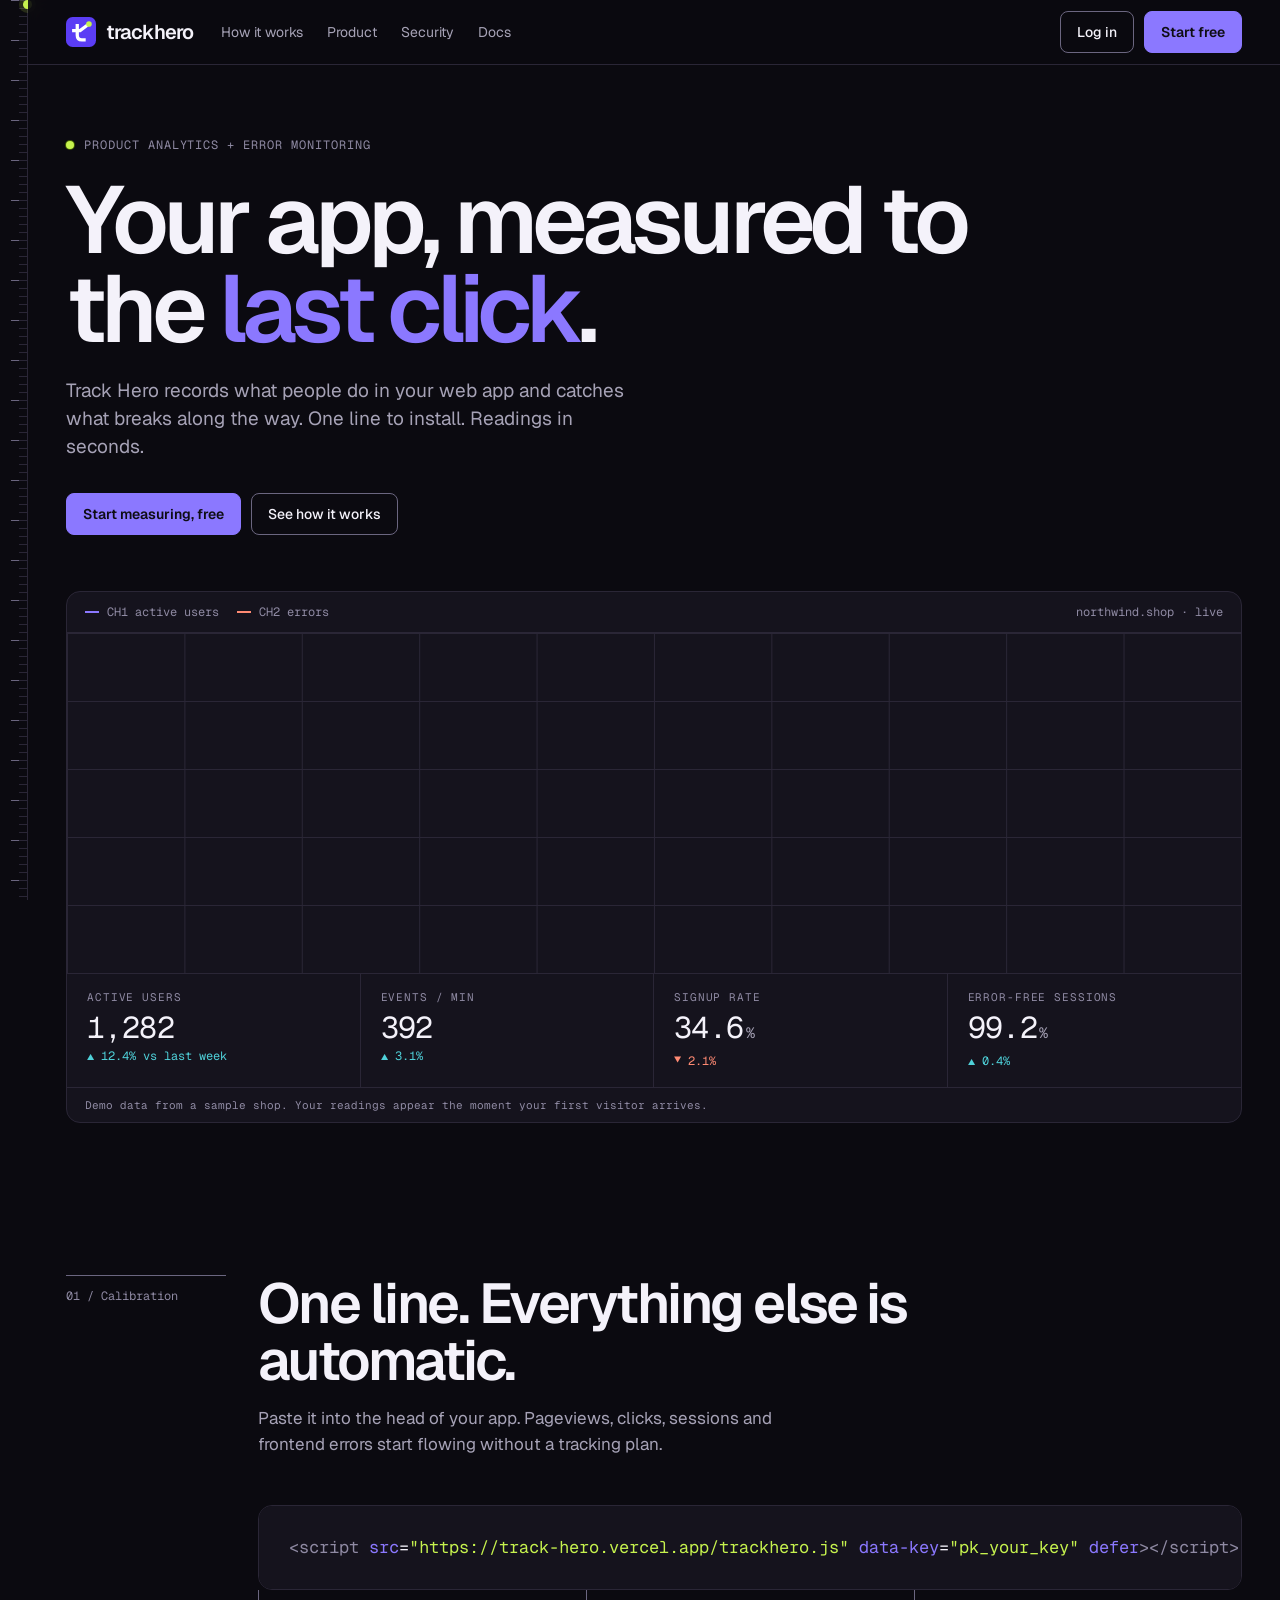
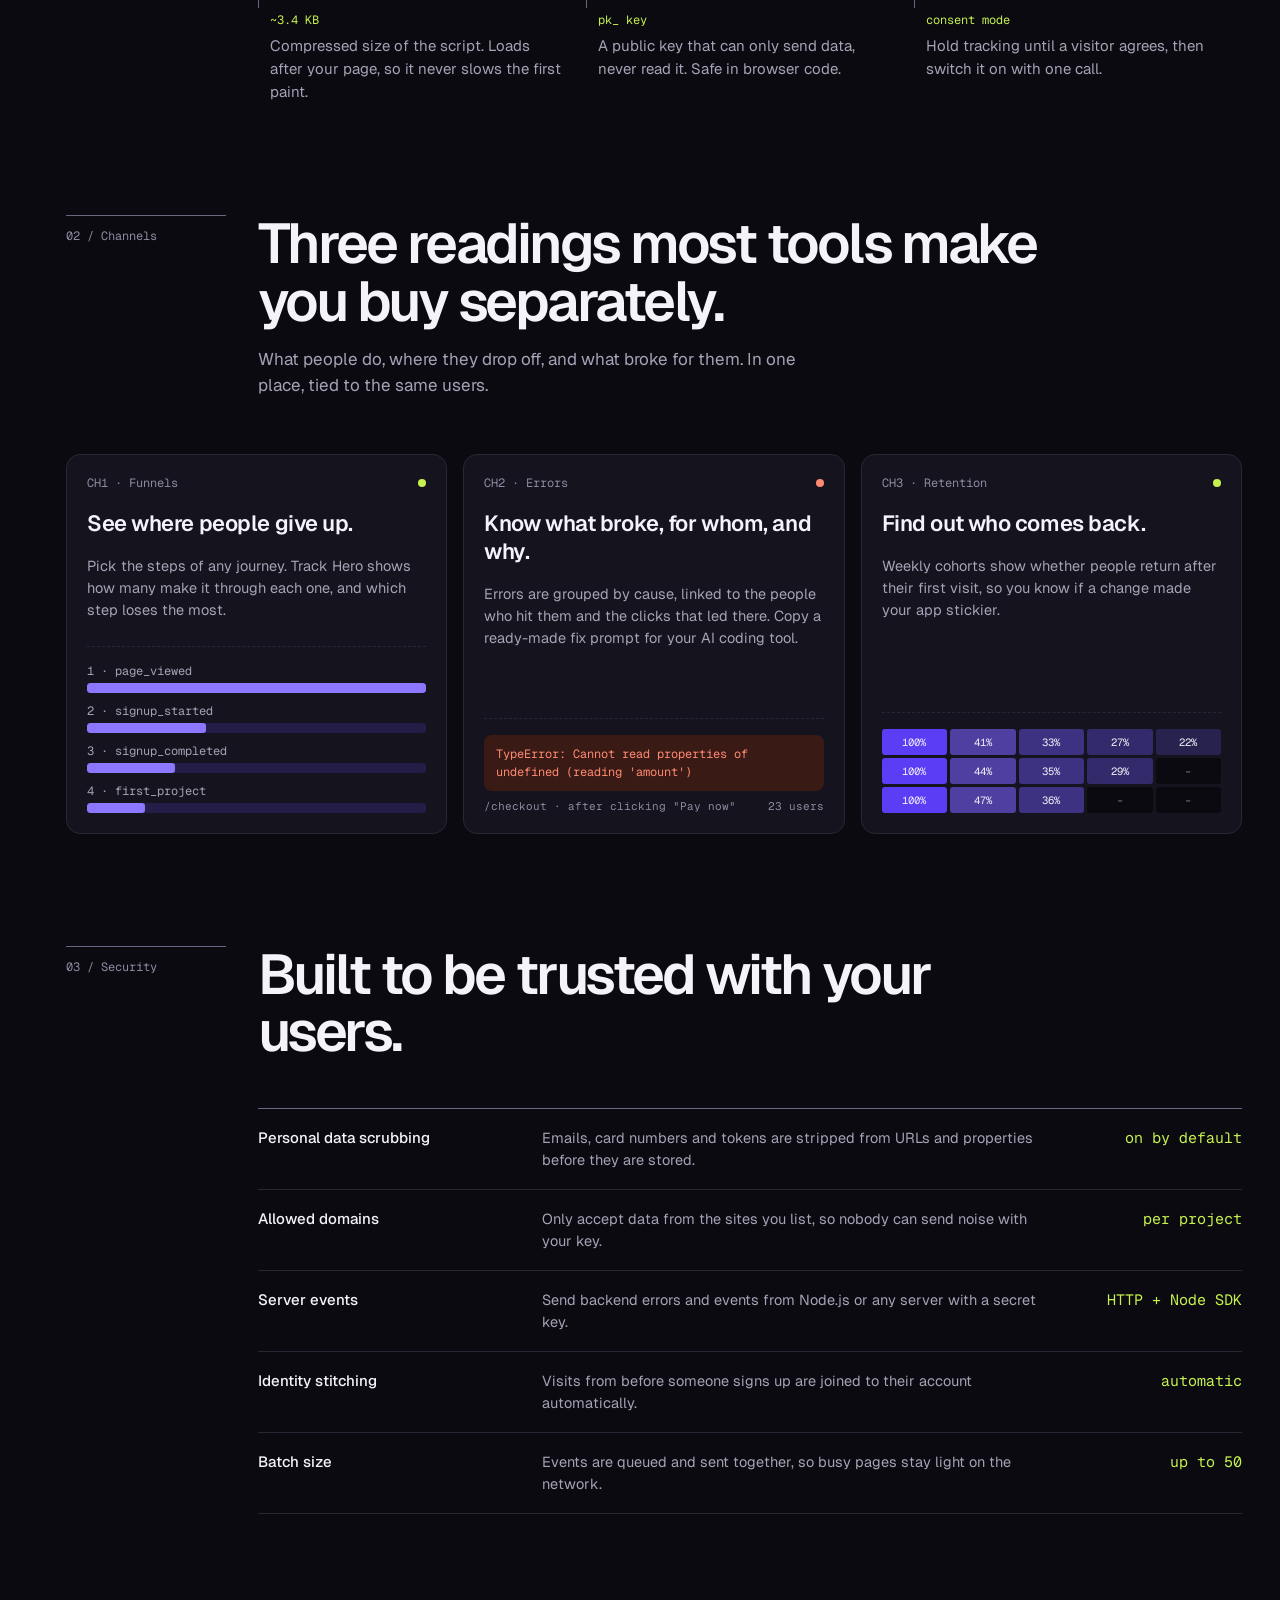
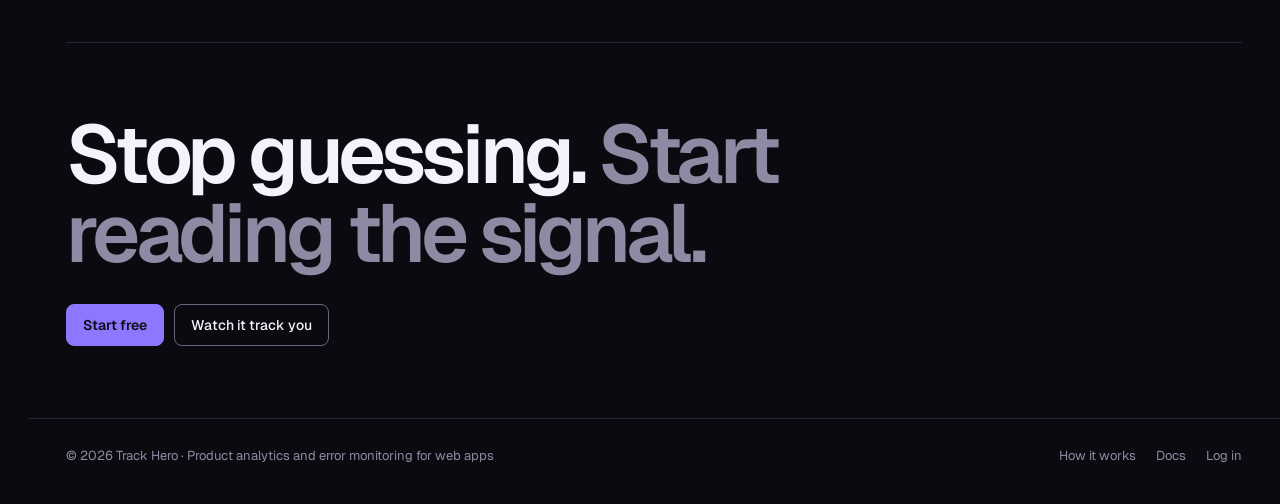
==== index.html @ 2be372f6 "Track Hero website: Instrument home page and Mirror How it works page Co-Authored-By: Claude Opus 5." ====
<!doctype html>
<html lang="en">
<head>
<meta charset="utf-8">
<meta name="viewport" content="width=device-width, initial-scale=1">
<title>Track Hero · Product analytics and error monitoring for web apps</title>
<meta name="description" content="Track Hero records what people do in your web app and catches what breaks. One line to install.">
<meta property="og:title" content="Track Hero">
<meta property="og:description" content="Track Hero records what people do in your web app and catches what breaks. One line to install.">
<meta property="og:type" content="website">
<meta name="theme-color" content="#0b0a10">
<link rel="icon" href="/favicon.svg" type="image/svg+xml">
<link rel="preconnect" href="https://fonts.googleapis.com">
<link href="https://fonts.googleapis.com/css2?family=Geist:wght@400;500;600;700&family=Geist+Mono:wght@400;500&display=swap" rel="stylesheet">
<style>
:root {
  --bg: #0b0a10; --surface: #15131d; --raised: #1e1b29; --border: #2a2636; --border-strong: #6b6680;
  --ink: #f4f2fa; --muted: #a6a2b6; --subtle: #8f8aa3;
  --hero: #8b78ff; --hero-solid: #5b3df5; --pulse: #c6f24e; --danger: #ff8a73; --teal: #4fd1d9;
  --sans: Geist, "Helvetica Neue", Arial, sans-serif; --mono: "Geist Mono", ui-monospace, Menlo, monospace;
}
* { box-sizing: border-box; margin: 0; padding: 0; }
html { background: var(--bg); color: var(--ink); font-family: var(--sans); -webkit-font-smoothing: antialiased; }
body { overflow-x: hidden; }
a { color: inherit; text-decoration: none; }
:focus-visible { outline: 2px solid var(--pulse); outline-offset: 3px; }
.mono { font-family: var(--mono); font-variant-numeric: tabular-nums; }
.wrap { max-width: 1240px; margin: 0 auto; padding: 0 32px; }

/* Ruler running down the left edge, like the scale on an instrument */
.ruler { position: fixed; left: 0; top: 0; bottom: 0; width: 28px; border-right: 1px solid var(--border); background:
  repeating-linear-gradient(to bottom, var(--border) 0 1px, transparent 1px 8px),
  repeating-linear-gradient(to bottom, var(--border-strong) 0 1px, transparent 1px 40px); background-size: 8px 100%, 16px 100%; background-repeat: repeat-y; background-position: right top, right top; z-index: 5; }
.ruler i { position: absolute; right: -5px; width: 9px; height: 9px; border-radius: 50%; background: var(--pulse); box-shadow: 0 0 0 4px rgba(198,242,78,.15); top: 0; transition: top .1s linear; }
@media (max-width: 760px) { .ruler { display: none; } }
main { padding-left: 28px; }
@media (max-width: 760px) { main { padding-left: 0; } .wrap { padding: 0 18px; } }

/* Top bar */
nav.top { position: sticky; top: 0; z-index: 25; background: rgba(11,10,16,.86); border-bottom: 1px solid var(--border); backdrop-filter: blur(16px); -webkit-backdrop-filter: blur(16px); }
nav.top .wrap { display: flex; align-items: center; gap: 28px; height: 64px; }
.brand { display: flex; align-items: center; gap: 10px; font-weight: 600; font-size: 20px; letter-spacing: -0.045em; }
nav.top .links { display: flex; gap: 24px; font-size: 14px; color: var(--muted); }
nav.top .links a:hover, nav.top .links a[aria-current="page"] { color: var(--ink); }
nav.top .r { margin-left: auto; display: flex; gap: 10px; }
.btn { display: inline-flex; align-items: center; justify-content: center; gap: 8px; height: 42px; padding: 0 16px; border-radius: 8px; border: 1px solid var(--border-strong); font-size: 14px; font-weight: 500; white-space: nowrap; }
.btn:hover { background: var(--raised); }
.btn.p { background: var(--hero); border-color: var(--hero); color: #0e0d14; font-weight: 600; }
.btn.p:hover { background: #a091ff; }
@media (max-width: 760px) { nav.top .links { display: none; } nav.top .r .btn:not(.p) { display: none; } }

/* Hero: an oscilloscope screen */
.hero { padding: 72px 0 40px; }
.eyebrow { font-family: var(--mono); font-size: 12px; letter-spacing: .08em; color: var(--subtle); text-transform: uppercase; display: flex; align-items: center; gap: 10px; }
.eyebrow b { width: 8px; height: 8px; border-radius: 50%; background: var(--pulse); box-shadow: 0 0 0 1px #3f5c00; animation: blink 2s infinite; }
@keyframes blink { 50% { opacity: .35; } }
h1 { font-size: clamp(44px, 7.4vw, 104px); line-height: .94; letter-spacing: -0.055em; font-weight: 600; margin-top: 22px; max-width: 1000px; }
h1 em { font-style: normal; color: var(--hero); }
.lede { font-size: 19px; line-height: 28px; color: var(--muted); max-width: 560px; margin-top: 24px; }
.cta { display: flex; gap: 10px; margin-top: 32px; flex-wrap: wrap; }

.scope { margin-top: 56px; border: 1px solid var(--border); border-radius: 14px; background: var(--surface); overflow: hidden; }
.scope-head { display: flex; align-items: center; gap: 18px; padding: 12px 18px; border-bottom: 1px solid var(--border); font-family: var(--mono); font-size: 12px; color: var(--subtle); flex-wrap: wrap; }
.scope-head .ch { display: flex; align-items: center; gap: 8px; }
.scope-head .ch i { width: 14px; height: 2px; display: inline-block; }
.scope-head .r { margin-left: auto; }
.screen { position: relative; height: 340px; background:
  linear-gradient(var(--border) 1px, transparent 1px) 0 0 / 100% 20%,
  linear-gradient(90deg, var(--border) 1px, transparent 1px) 0 0 / 10% 100%; }
.screen canvas { position: absolute; inset: 0; width: 100%; height: 100%; }
.readouts { display: grid; grid-template-columns: repeat(4, 1fr); border-top: 1px solid var(--border); }
.ro { padding: 16px 20px 18px; border-right: 1px solid var(--border); }
.ro:last-child { border-right: 0; }
.ro .l { font-family: var(--mono); font-size: 11px; letter-spacing: .08em; color: var(--subtle); text-transform: uppercase; }
.ro .v { font-family: var(--mono); font-size: 30px; line-height: 36px; margin-top: 6px; font-variant-numeric: tabular-nums; letter-spacing: -0.02em; }
.ro .v small { font-size: 15px; color: var(--muted); margin-left: 2px; }
.ro .d { font-size: 12px; margin-top: 2px; color: var(--teal); font-family: var(--mono); }
.ro .d.bad { color: var(--danger); }
.demo-note { font-family: var(--mono); font-size: 11px; color: var(--subtle); padding: 10px 18px; border-top: 1px solid var(--border); }
@media (max-width: 760px) { .readouts { grid-template-columns: 1fr 1fr; } .ro:nth-child(2) { border-right: 0; } .ro:nth-child(-n+2) { border-bottom: 1px solid var(--border); } .screen { height: 220px; } .ro .v { font-size: 24px; } }

/* Section scaffolding */
section.s { padding: 112px 0 0; }
.s-head { display: grid; grid-template-columns: 160px 1fr; gap: 32px; align-items: start; }
.s-num { font-family: var(--mono); font-size: 12px; color: var(--subtle); padding-top: 12px; border-top: 1px solid var(--border-strong); }
.s-head h2 { font-size: clamp(32px, 4.4vw, 56px); line-height: 1.02; letter-spacing: -0.045em; font-weight: 600; max-width: 820px; }
.s-head p { color: var(--muted); font-size: 17px; line-height: 26px; max-width: 560px; margin-top: 16px; }
@media (max-width: 760px) { .s-head { grid-template-columns: 1fr; gap: 16px; } section.s { padding-top: 80px; } }

/* Calibration: the snippet with callouts */
.calib { margin: 48px 0 0 192px; position: relative; }
.snippet { font-family: var(--mono); font-size: clamp(13px, 1.5vw, 17px); line-height: 1.6; padding: 28px 30px; border: 1px solid var(--border); border-radius: 14px; background: var(--surface); overflow-x: auto; white-space: nowrap; }
.snippet .t { color: var(--subtle); } .snippet .a { color: var(--hero); } .snippet .s { color: var(--pulse); }
.callouts { display: grid; grid-template-columns: repeat(3, 1fr); gap: 0; margin-top: 0; }
.callout { padding: 22px 22px 0 0; position: relative; }
.callout::before { content: ""; position: absolute; left: 0; top: 0; width: 1px; height: 18px; background: var(--border-strong); }
.callout .k { font-family: var(--mono); font-size: 12px; color: var(--pulse); padding-left: 12px; }
.callout p { color: var(--muted); font-size: 15px; line-height: 23px; margin-top: 6px; padding-left: 12px; }
@media (max-width: 960px) { .calib { margin-left: 0; } .callouts { grid-template-columns: 1fr; } }

/* Channels: three instrument modules */
.channels { display: grid; grid-template-columns: repeat(3, 1fr); gap: 16px; margin-top: 56px; }
.mod { border: 1px solid var(--border); border-radius: 14px; background: var(--surface); padding: 20px; display: flex; flex-direction: column; gap: 18px; min-height: 380px; }
.mod-top { display: flex; justify-content: space-between; align-items: center; font-family: var(--mono); font-size: 12px; color: var(--subtle); }
.mod-top .led { width: 8px; height: 8px; border-radius: 50%; background: var(--pulse); }
.mod-top .led.r { background: var(--danger); }
.mod h3 { font-size: 22px; line-height: 28px; letter-spacing: -0.02em; font-weight: 600; }
.mod p { color: var(--muted); font-size: 14.5px; line-height: 22px; }
.mod .viz { margin-top: auto; border-top: 1px dashed var(--border); padding-top: 16px; }
.fbar { display: flex; flex-direction: column; gap: 10px; }
.fbar div { font-family: var(--mono); font-size: 12px; color: var(--muted); }
.fbar span { display: block; height: 10px; border-radius: 3px; background: #241d47; margin-top: 4px; overflow: hidden; }
.fbar span i { display: block; height: 100%; background: var(--hero); border-radius: 3px; width: 0; transition: width 1.2s cubic-bezier(.2,.7,.2,1); }
.in .fbar span i { width: var(--w); }
.errline { font-family: var(--mono); font-size: 12px; line-height: 18px; padding: 10px 12px; border-radius: 8px; background: #3a1a14; color: var(--danger); }
.errmeta { font-family: var(--mono); font-size: 11px; color: var(--subtle); margin-top: 8px; display: flex; justify-content: space-between; }
.heat { display: grid; grid-template-columns: repeat(5, 1fr); gap: 3px; }
.heat i { height: 26px; border-radius: 3px; display: flex; align-items: center; justify-content: center; font-family: var(--mono); font-size: 10.5px; font-style: normal; color: var(--ink); }
@media (max-width: 960px) { .channels { grid-template-columns: 1fr; } .mod { min-height: 0; } }

/* Spec sheet */
.spec { margin: 48px 0 0 192px; border-top: 1px solid var(--border-strong); }
.spec .row { display: grid; grid-template-columns: 260px 1fr 180px; gap: 24px; padding: 18px 0; border-bottom: 1px solid var(--border); align-items: baseline; }
.spec .row .k { font-size: 15px; font-weight: 500; }
.spec .row .d { color: var(--muted); font-size: 14.5px; line-height: 22px; }
.spec .row .v { font-family: var(--mono); font-size: 15px; text-align: right; color: var(--pulse); }
@media (max-width: 960px) { .spec { margin-left: 0; } .spec .row { grid-template-columns: 1fr auto; } .spec .row .d { grid-column: 1 / -1; grid-row: 2; } }

/* Closing */
.close { margin: 128px 0 0; padding: 72px 0; border-top: 1px solid var(--border); text-align: left; }
.close h2 { font-size: clamp(40px, 6.4vw, 88px); line-height: .96; letter-spacing: -0.055em; font-weight: 600; max-width: 980px; }
.close h2 span { color: var(--subtle); }
footer { border-top: 1px solid var(--border); padding: 28px 0 40px; font-size: 13px; color: var(--subtle); }
footer .wrap { display: flex; gap: 24px; flex-wrap: wrap; align-items: center; }
footer .r { margin-left: auto; display: flex; gap: 20px; }

.rise { opacity: 0; transform: translateY(16px); transition: opacity .7s ease, transform .7s cubic-bezier(.2,.7,.2,1); }
.rise.in { opacity: 1; transform: none; }
@media (prefers-reduced-motion: reduce) { .rise { opacity: 1; transform: none; transition: none; } .eyebrow b { animation: none; } }
</style>
</head>
<body>
<div class="ruler" aria-hidden="true"><i id="needle"></i></div>
<main>
  <nav class="top" aria-label="Main">
    <div class="wrap">
      <a href="/" class="brand" aria-label="Track Hero home"><svg width="30" height="30" viewBox="0 0 64 64" aria-hidden="true"><rect width="64" height="64" rx="14" fill="#5b3df5"/><path d="M24 15V39Q24 49 34 49H42" fill="none" stroke="#fff" stroke-width="7"/><path d="M13 29H30L46 17" fill="none" stroke="#fff" stroke-width="7"/><circle cx="49" cy="15" r="6" fill="#c6f24e"/></svg>trackhero</a>
      <div class="links"><a href="/how-it-works">How it works</a><a href="/#channels">Product</a><a href="/#spec">Security</a><a href="https://track-hero.vercel.app/docs">Docs</a></div>
      <div class="r"><a href="https://track-hero.vercel.app/login" class="btn">Log in</a><a href="https://track-hero.vercel.app/signup" class="btn p">Start free</a></div>
    </div>
  </nav>

  <header class="hero">
    <div class="wrap">
      <div class="eyebrow"><b></b>Product analytics + error monitoring</div>
      <h1>Your app, measured to the <em>last click</em>.</h1>
      <p class="lede">Track Hero records what people do in your web app and catches what breaks along the way. One line to install. Readings in seconds.</p>
      <div class="cta"><a href="https://track-hero.vercel.app/signup" class="btn p">Start measuring, free</a><a href="/how-it-works" class="btn">See how it works</a></div>

      <div class="scope rise" role="img" aria-label="Animated demo of a live traffic signal with readouts for active users, events per minute, signup conversion and error rate">
        <div class="scope-head">
          <span class="ch"><i style="background:var(--hero)"></i>CH1 active users</span>
          <span class="ch"><i style="background:var(--danger)"></i>CH2 errors</span>
          <span class="r">northwind.shop · live</span>
        </div>
        <div class="screen"><canvas id="scope"></canvas></div>
        <div class="readouts">
          <div class="ro"><div class="l">Active users</div><div class="v" id="r-users">1,284</div><div class="d">▲ 12.4% vs last week</div></div>
          <div class="ro"><div class="l">Events / min</div><div class="v" id="r-epm">412</div><div class="d">▲ 3.1%</div></div>
          <div class="ro"><div class="l">Signup rate</div><div class="v">34.6<small>%</small></div><div class="d bad">▼ 2.1%</div></div>
          <div class="ro"><div class="l">Error-free sessions</div><div class="v">99.2<small>%</small></div><div class="d">▲ 0.4%</div></div>
        </div>
        <div class="demo-note">Demo data from a sample shop. Your readings appear the moment your first visitor arrives.</div>
      </div>
    </div>
  </header>

  <section class="s" id="calibrate">
    <div class="wrap">
      <div class="s-head rise">
        <div class="s-num">01 / Calibration</div>
        <div><h2>One line. Everything else is automatic.</h2><p>Paste it into the head of your app. Pageviews, clicks, sessions and frontend errors start flowing without a tracking plan.</p></div>
      </div>
      <div class="calib rise">
        <div class="snippet"><span class="t">&lt;script</span> <span class="a">src</span>=<span class="s">"https://track-hero.vercel.app/trackhero.js"</span> <span class="a">data-key</span>=<span class="s">"pk_your_key"</span> <span class="a">defer</span><span class="t">&gt;&lt;/script&gt;</span></div>
        <div class="callouts">
          <div class="callout"><div class="k">~3.4 KB</div><p>Compressed size of the script. Loads after your page, so it never slows the first paint.</p></div>
          <div class="callout"><div class="k">pk_ key</div><p>A public key that can only send data, never read it. Safe in browser code.</p></div>
          <div class="callout"><div class="k">consent mode</div><p>Hold tracking until a visitor agrees, then switch it on with one call.</p></div>
        </div>
      </div>
    </div>
  </section>

  <section class="s" id="channels">
    <div class="wrap">
      <div class="s-head rise">
        <div class="s-num">02 / Channels</div>
        <div><h2>Three readings most tools make you buy separately.</h2><p>What people do, where they drop off, and what broke for them. In one place, tied to the same users.</p></div>
      </div>
      <div class="channels">
        <article class="mod rise">
          <div class="mod-top"><span>CH1 · Funnels</span><span class="led"></span></div>
          <h3>See where people give up.</h3>
          <p>Pick the steps of any journey. Track Hero shows how many make it through each one, and which step loses the most.</p>
          <div class="viz fbar">
            <div>1 · page_viewed <span><i style="--w:100%"></i></span></div>
            <div>2 · signup_started <span><i style="--w:35%"></i></span></div>
            <div>3 · signup_completed <span><i style="--w:26%"></i></span></div>
            <div>4 · first_project <span><i style="--w:17%"></i></span></div>
          </div>
        </article>
        <article class="mod rise">
          <div class="mod-top"><span>CH2 · Errors</span><span class="led r"></span></div>
          <h3>Know what broke, for whom, and why.</h3>
          <p>Errors are grouped by cause, linked to the people who hit them and the clicks that led there. Copy a ready-made fix prompt for your AI coding tool.</p>
          <div class="viz">
            <div class="errline">TypeError: Cannot read properties of undefined (reading 'amount')</div>
            <div class="errmeta"><span>/checkout · after clicking "Pay now"</span><span>23 users</span></div>
          </div>
        </article>
        <article class="mod rise">
          <div class="mod-top"><span>CH3 · Retention</span><span class="led"></span></div>
          <h3>Find out who comes back.</h3>
          <p>Weekly cohorts show whether people return after their first visit, so you know if a change made your app stickier.</p>
          <div class="viz heat" aria-hidden="true">
            <i style="background:#5b3df5">100%</i><i style="background:#4e3fa0">41%</i><i style="background:#3d3282">33%</i><i style="background:#322a6b">27%</i><i style="background:#28224f">22%</i>
            <i style="background:#5b3df5">100%</i><i style="background:#4e3fa0">44%</i><i style="background:#3d3282">35%</i><i style="background:#322a6b">29%</i><i style="background:#0b0a10;color:#8f8aa3">–</i>
            <i style="background:#5b3df5">100%</i><i style="background:#4e3fa0">47%</i><i style="background:#3d3282">36%</i><i style="background:#0b0a10;color:#8f8aa3">–</i><i style="background:#0b0a10;color:#8f8aa3">–</i>
          </div>
        </article>
      </div>
    </div>
  </section>

  <section class="s" id="spec">
    <div class="wrap">
      <div class="s-head rise">
        <div class="s-num">03 / Security</div>
        <div><h2>Built to be trusted with your users.</h2></div>
      </div>
      <div class="spec rise">
        <div class="row"><span class="k">Personal data scrubbing</span><span class="d">Emails, card numbers and tokens are stripped from URLs and properties before they are stored.</span><span class="v">on by default</span></div>
        <div class="row"><span class="k">Allowed domains</span><span class="d">Only accept data from the sites you list, so nobody can send noise with your key.</span><span class="v">per project</span></div>
        <div class="row"><span class="k">Server events</span><span class="d">Send backend errors and events from Node.js or any server with a secret key.</span><span class="v">HTTP + Node SDK</span></div>
        <div class="row"><span class="k">Identity stitching</span><span class="d">Visits from before someone signs up are joined to their account automatically.</span><span class="v">automatic</span></div>
        <div class="row"><span class="k">Batch size</span><span class="d">Events are queued and sent together, so busy pages stay light on the network.</span><span class="v">up to 50</span></div>
      </div>
    </div>
  </section>

  <div class="wrap">
    <div class="close rise">
      <h2>Stop guessing. <span>Start reading the signal.</span></h2>
      <div class="cta"><a href="https://track-hero.vercel.app/signup" class="btn p">Start free</a><a href="/how-it-works" class="btn">Watch it track you</a></div>
    </div>
  </div>
  <footer><div class="wrap"><span>© 2026 Track Hero · Product analytics and error monitoring for web apps</span><div class="r"><a href="/how-it-works">How it works</a><a href="https://track-hero.vercel.app/docs">Docs</a><a href="https://track-hero.vercel.app/login">Log in</a></div></div></footer>
</main>

<script>
// Needle on the ruler follows scroll position.
const needle = document.getElementById("needle");
const onScroll = () => { const max = document.documentElement.scrollHeight - innerHeight; needle.style.top = `${(scrollY / Math.max(1, max)) * (innerHeight - 10)}px`; };
addEventListener("scroll", onScroll, { passive: true }); onScroll();

// Reveal on scroll.
const io = new IntersectionObserver((es) => es.forEach((e) => e.isIntersecting && (e.target.classList.add("in"), io.unobserve(e.target))), { threshold: 0.15 });
document.querySelectorAll(".rise").forEach((el) => io.observe(el));

// Oscilloscope: a smooth signal that scrolls left, with occasional error spikes on channel 2.
const cv = document.getElementById("scope"), ctx = cv.getContext("2d");
const reduce = matchMedia("(prefers-reduced-motion: reduce)").matches;
let W, H, t = 0; const pts = [], errs = [];
function size() { const r = cv.getBoundingClientRect(); W = cv.width = r.width * devicePixelRatio; H = cv.height = r.height * devicePixelRatio; }
size(); addEventListener("resize", size);
const N = 160;
for (let i = 0; i < N; i++) { pts.push(sig(i)); errs.push(0); }
function sig(x) { return 0.55 + 0.16 * Math.sin(x / 11) + 0.08 * Math.sin(x / 3.7) + 0.05 * Math.sin(x / 1.9 + 1); }
function draw() {
  ctx.clearRect(0, 0, W, H);
  const step = W / (N - 1);
  // area fill
  ctx.beginPath(); ctx.moveTo(0, H);
  pts.forEach((p, i) => ctx.lineTo(i * step, H - p * H * 0.8));
  ctx.lineTo(W, H); ctx.closePath(); ctx.fillStyle = "rgba(139,120,255,0.12)"; ctx.fill();
  // line
  ctx.beginPath(); pts.forEach((p, i) => (i ? ctx.lineTo : ctx.moveTo).call(ctx, i * step, H - p * H * 0.8));
  ctx.strokeStyle = "#8b78ff"; ctx.lineWidth = 2 * devicePixelRatio; ctx.stroke();
  // error channel
  errs.forEach((e, i) => { if (e > 0) { ctx.fillStyle = "#ff8a73"; ctx.fillRect(i * step - devicePixelRatio, H - e * H * 0.5, 2 * devicePixelRatio, e * H * 0.5); } });
  // lime tip
  const y = H - pts[N - 1] * H * 0.8;
  ctx.beginPath(); ctx.arc(W - 4 * devicePixelRatio, y, 5 * devicePixelRatio, 0, Math.PI * 2); ctx.fillStyle = "#c6f24e"; ctx.fill();
}
let last = 0, users = 1284;
function tick(now) {
  if (now - last > 90) {
    last = now; t++;
    pts.shift(); pts.push(sig(N + t) + (Math.random() - 0.5) * 0.04);
    errs.shift(); errs.push(Math.random() < 0.025 ? 0.2 + Math.random() * 0.4 : 0);
    if (t % 12 === 0) { users += Math.round((Math.random() - 0.4) * 6); document.getElementById("r-users").textContent = users.toLocaleString("en-US"); document.getElementById("r-epm").textContent = (390 + Math.round(Math.random() * 50)).toString(); }
    draw();
  }
  if (!reduce) requestAnimationFrame(tick);
}
draw(); if (!reduce) requestAnimationFrame(tick);
</script>
</body>
</html>
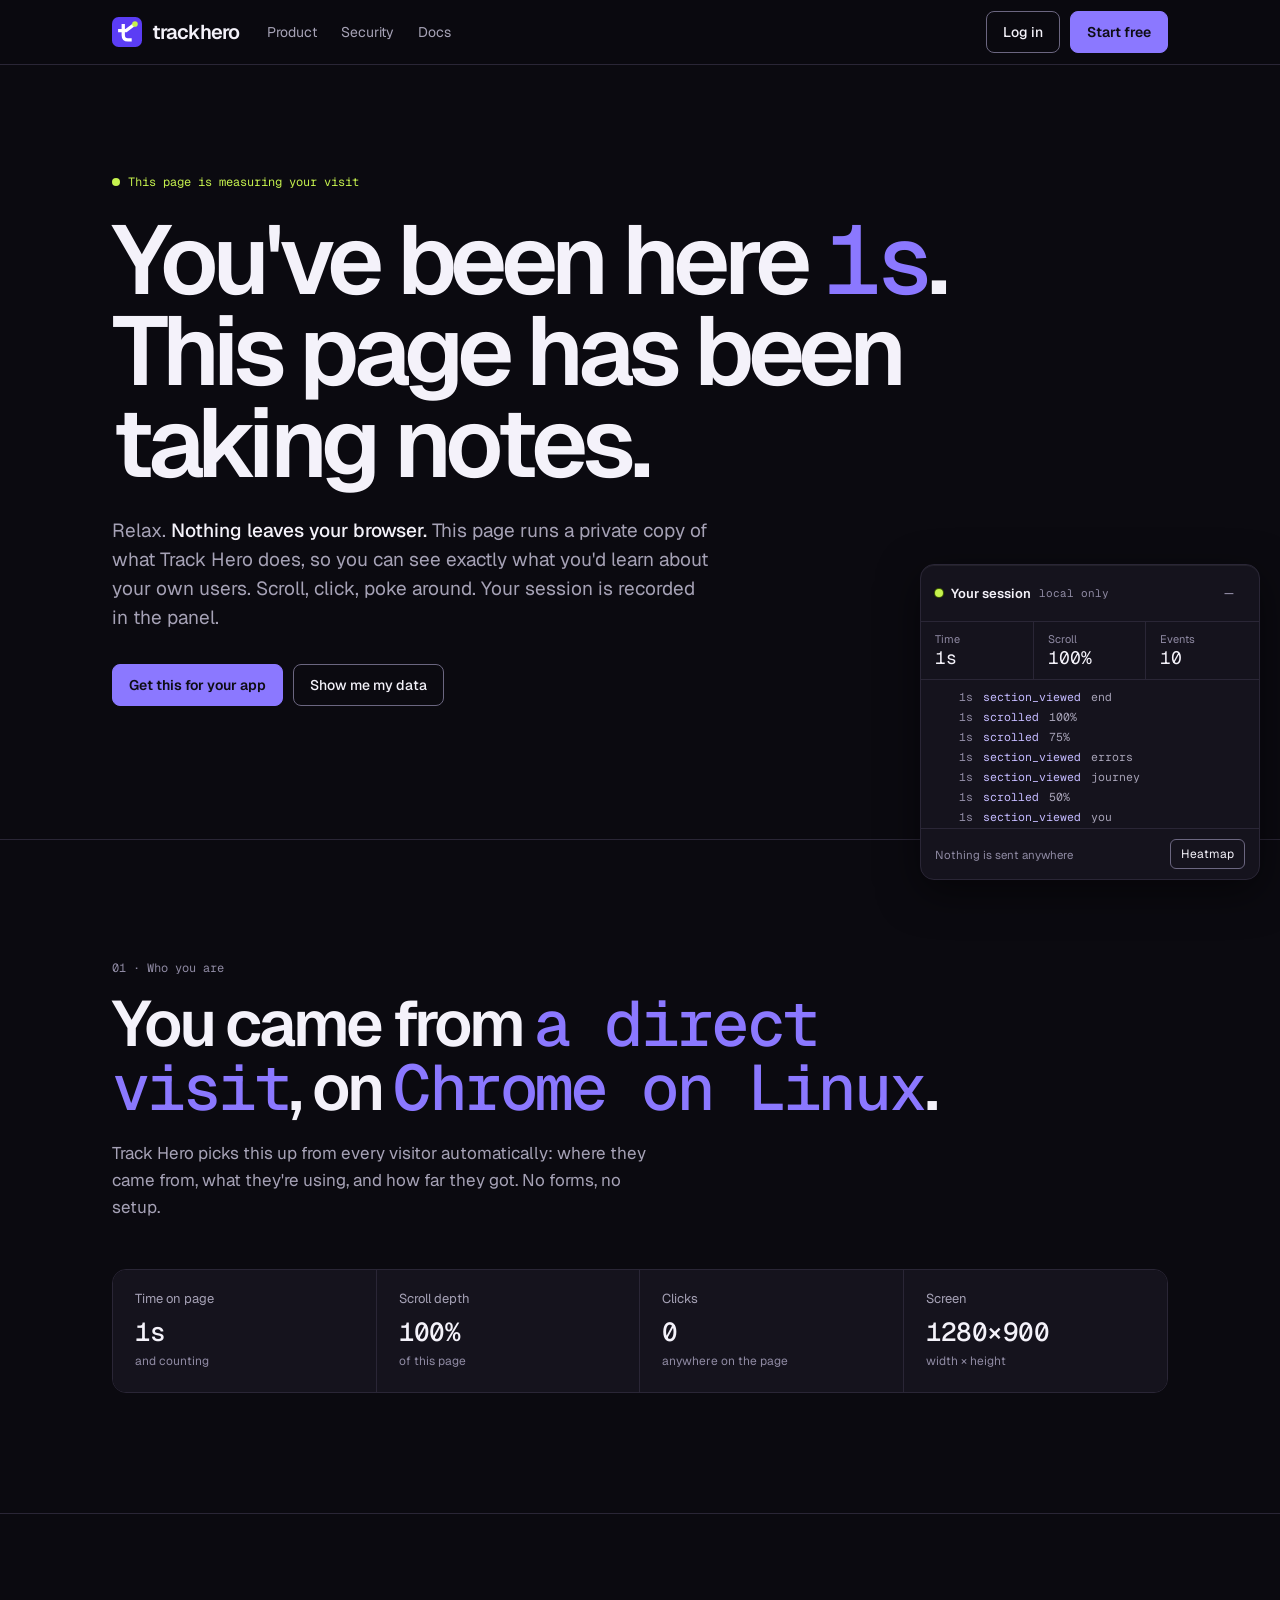
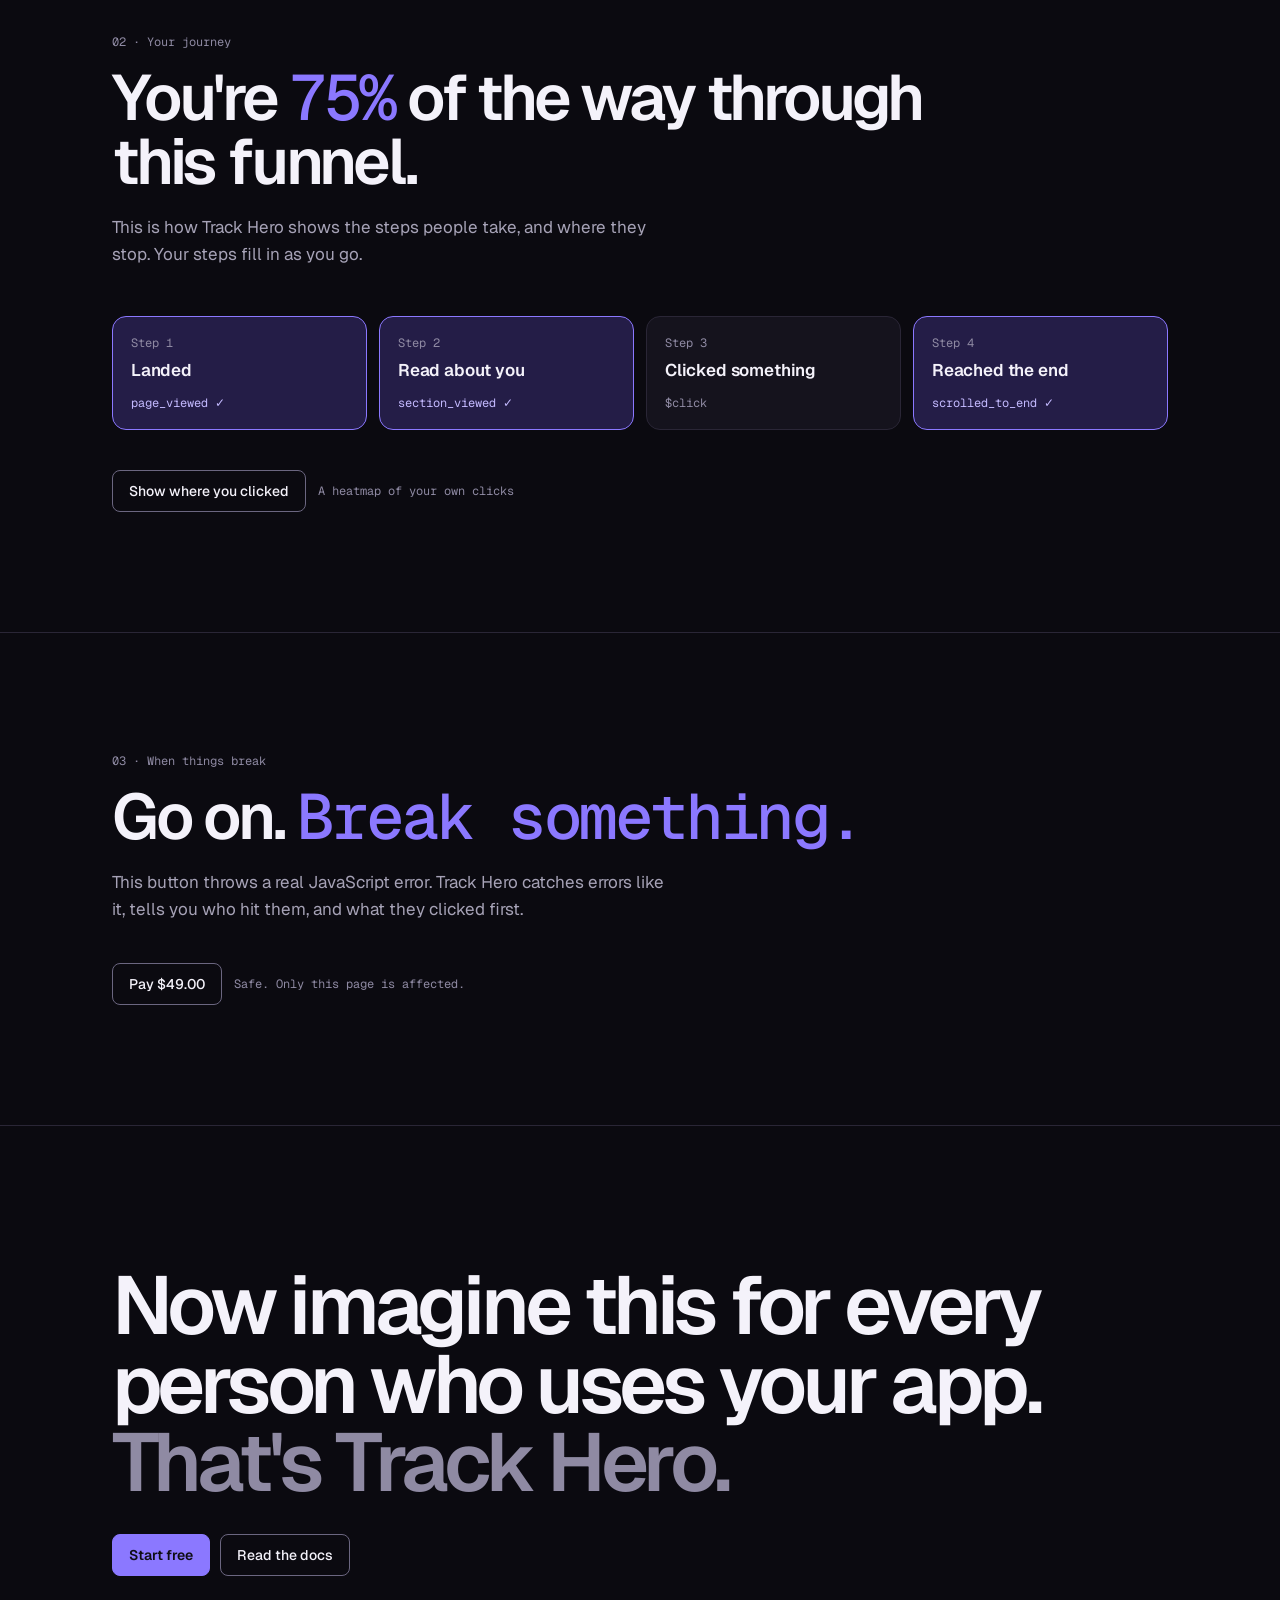
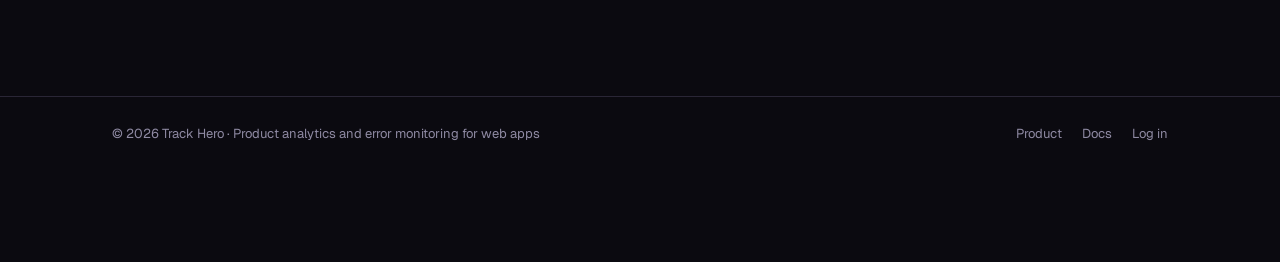
==== commit 707a75e0: "Make the Mirror page the home page; Instrument moves to /product Co-Authored-By: Claude Opus 5.5 <no" ====
--- a/index.html
+++ b/index.html
@@ -4,9 +4,9 @@
 <meta charset="utf-8">
 <meta name="viewport" content="width=device-width, initial-scale=1">
 <title>Track Hero · Product analytics and error monitoring for web apps</title>
-<meta name="description" content="Track Hero records what people do in your web app and catches what breaks. One line to install.">
+<meta name="description" content="This page measures your visit, privately in your browser, to show exactly what Track Hero records about your users.">
 <meta property="og:title" content="Track Hero">
-<meta property="og:description" content="Track Hero records what people do in your web app and catches what breaks. One line to install.">
+<meta property="og:description" content="This page measures your visit, privately in your browser, to show exactly what Track Hero records about your users.">
 <meta property="og:type" content="website">
 <meta name="theme-color" content="#0b0a10">
 <link rel="icon" href="/favicon.svg" type="image/svg+xml">
@@ -16,295 +16,260 @@
 :root {
   --bg: #0b0a10; --surface: #15131d; --raised: #1e1b29; --border: #2a2636; --border-strong: #6b6680;
   --ink: #f4f2fa; --muted: #a6a2b6; --subtle: #8f8aa3;
-  --hero: #8b78ff; --hero-solid: #5b3df5; --pulse: #c6f24e; --danger: #ff8a73; --teal: #4fd1d9;
+  --hero: #8b78ff; --tint: #241d47; --hero-ink: #c4baff; --pulse: #c6f24e; --danger: #ff8a73; --teal: #4fd1d9;
   --sans: Geist, "Helvetica Neue", Arial, sans-serif; --mono: "Geist Mono", ui-monospace, Menlo, monospace;
 }
 * { box-sizing: border-box; margin: 0; padding: 0; }
 html { background: var(--bg); color: var(--ink); font-family: var(--sans); -webkit-font-smoothing: antialiased; }
-body { overflow-x: hidden; }
 a { color: inherit; text-decoration: none; }
 :focus-visible { outline: 2px solid var(--pulse); outline-offset: 3px; }
 .mono { font-family: var(--mono); font-variant-numeric: tabular-nums; }
-.wrap { max-width: 1240px; margin: 0 auto; padding: 0 32px; }
-
-/* Ruler running down the left edge, like the scale on an instrument */
-.ruler { position: fixed; left: 0; top: 0; bottom: 0; width: 28px; border-right: 1px solid var(--border); background:
-  repeating-linear-gradient(to bottom, var(--border) 0 1px, transparent 1px 8px),
-  repeating-linear-gradient(to bottom, var(--border-strong) 0 1px, transparent 1px 40px); background-size: 8px 100%, 16px 100%; background-repeat: repeat-y; background-position: right top, right top; z-index: 5; }
-.ruler i { position: absolute; right: -5px; width: 9px; height: 9px; border-radius: 50%; background: var(--pulse); box-shadow: 0 0 0 4px rgba(198,242,78,.15); top: 0; transition: top .1s linear; }
-@media (max-width: 760px) { .ruler { display: none; } }
-main { padding-left: 28px; }
-@media (max-width: 760px) { main { padding-left: 0; } .wrap { padding: 0 18px; } }
-
-/* Top bar */
+.wrap { max-width: 1120px; margin: 0 auto; padding: 0 32px; }
+@media (max-width: 760px) { .wrap { padding: 0 18px; } }
+.btn { display: inline-flex; align-items: center; justify-content: center; height: 42px; padding: 0 16px; border-radius: 8px; border: 1px solid var(--border-strong); font-size: 14px; font-weight: 500; background: transparent; color: var(--ink); cursor: pointer; font-family: inherit; white-space: nowrap; }
+.btn:hover { background: var(--raised); }
+.btn.p { background: var(--hero); border-color: var(--hero); color: #0e0d14; font-weight: 600; }
+.btn.p:hover { background: #a091ff; }
+
 nav.top { position: sticky; top: 0; z-index: 25; background: rgba(11,10,16,.86); border-bottom: 1px solid var(--border); backdrop-filter: blur(16px); -webkit-backdrop-filter: blur(16px); }
 nav.top .wrap { display: flex; align-items: center; gap: 28px; height: 64px; }
 .brand { display: flex; align-items: center; gap: 10px; font-weight: 600; font-size: 20px; letter-spacing: -0.045em; }
 nav.top .links { display: flex; gap: 24px; font-size: 14px; color: var(--muted); }
 nav.top .links a:hover, nav.top .links a[aria-current="page"] { color: var(--ink); }
 nav.top .r { margin-left: auto; display: flex; gap: 10px; }
-.btn { display: inline-flex; align-items: center; justify-content: center; gap: 8px; height: 42px; padding: 0 16px; border-radius: 8px; border: 1px solid var(--border-strong); font-size: 14px; font-weight: 500; white-space: nowrap; }
-.btn:hover { background: var(--raised); }
-.btn.p { background: var(--hero); border-color: var(--hero); color: #0e0d14; font-weight: 600; }
-.btn.p:hover { background: #a091ff; }
 @media (max-width: 760px) { nav.top .links { display: none; } nav.top .r .btn:not(.p) { display: none; } }
 
-/* Hero: an oscilloscope screen */
-.hero { padding: 72px 0 40px; }
-.eyebrow { font-family: var(--mono); font-size: 12px; letter-spacing: .08em; color: var(--subtle); text-transform: uppercase; display: flex; align-items: center; gap: 10px; }
-.eyebrow b { width: 8px; height: 8px; border-radius: 50%; background: var(--pulse); box-shadow: 0 0 0 1px #3f5c00; animation: blink 2s infinite; }
-@keyframes blink { 50% { opacity: .35; } }
-h1 { font-size: clamp(44px, 7.4vw, 104px); line-height: .94; letter-spacing: -0.055em; font-weight: 600; margin-top: 22px; max-width: 1000px; }
-h1 em { font-style: normal; color: var(--hero); }
-.lede { font-size: 19px; line-height: 28px; color: var(--muted); max-width: 560px; margin-top: 24px; }
+/* Hero: the page talks about you */
+.hero { padding-top: 96px; padding-bottom: 120px; min-height: 86vh; display: flex; flex-direction: column; justify-content: center; }
+.hero .tag { font-family: var(--mono); font-size: 12px; color: var(--pulse); display: inline-flex; align-items: center; gap: 8px; }
+.hero .tag i { width: 8px; height: 8px; border-radius: 50%; background: var(--pulse); animation: pulse 2s infinite; }
+@keyframes pulse { 0% { box-shadow: 0 0 0 0 rgba(198,242,78,.5); } 70% { box-shadow: 0 0 0 8px rgba(198,242,78,0); } 100% { box-shadow: 0 0 0 0 rgba(198,242,78,0); } }
+.hero h1 { font-size: clamp(44px, 7.6vw, 108px); line-height: .94; letter-spacing: -0.055em; font-weight: 600; margin-top: 24px; }
+.hero h1 .live { color: var(--hero); font-family: var(--mono); font-weight: 500; letter-spacing: -0.06em; }
+.hero p { font-size: 19px; line-height: 29px; color: var(--muted); max-width: 600px; margin-top: 28px; }
+.hero p b { color: var(--ink); font-weight: 500; }
 .cta { display: flex; gap: 10px; margin-top: 32px; flex-wrap: wrap; }
 
-.scope { margin-top: 56px; border: 1px solid var(--border); border-radius: 14px; background: var(--surface); overflow: hidden; }
-.scope-head { display: flex; align-items: center; gap: 18px; padding: 12px 18px; border-bottom: 1px solid var(--border); font-family: var(--mono); font-size: 12px; color: var(--subtle); flex-wrap: wrap; }
-.scope-head .ch { display: flex; align-items: center; gap: 8px; }
-.scope-head .ch i { width: 14px; height: 2px; display: inline-block; }
-.scope-head .r { margin-left: auto; }
-.screen { position: relative; height: 340px; background:
-  linear-gradient(var(--border) 1px, transparent 1px) 0 0 / 100% 20%,
-  linear-gradient(90deg, var(--border) 1px, transparent 1px) 0 0 / 10% 100%; }
-.screen canvas { position: absolute; inset: 0; width: 100%; height: 100%; }
-.readouts { display: grid; grid-template-columns: repeat(4, 1fr); border-top: 1px solid var(--border); }
-.ro { padding: 16px 20px 18px; border-right: 1px solid var(--border); }
-.ro:last-child { border-right: 0; }
-.ro .l { font-family: var(--mono); font-size: 11px; letter-spacing: .08em; color: var(--subtle); text-transform: uppercase; }
-.ro .v { font-family: var(--mono); font-size: 30px; line-height: 36px; margin-top: 6px; font-variant-numeric: tabular-nums; letter-spacing: -0.02em; }
-.ro .v small { font-size: 15px; color: var(--muted); margin-left: 2px; }
-.ro .d { font-size: 12px; margin-top: 2px; color: var(--teal); font-family: var(--mono); }
-.ro .d.bad { color: var(--danger); }
-.demo-note { font-family: var(--mono); font-size: 11px; color: var(--subtle); padding: 10px 18px; border-top: 1px solid var(--border); }
-@media (max-width: 760px) { .readouts { grid-template-columns: 1fr 1fr; } .ro:nth-child(2) { border-right: 0; } .ro:nth-child(-n+2) { border-bottom: 1px solid var(--border); } .screen { height: 220px; } .ro .v { font-size: 24px; } }
-
-/* Section scaffolding */
-section.s { padding: 112px 0 0; }
-.s-head { display: grid; grid-template-columns: 160px 1fr; gap: 32px; align-items: start; }
-.s-num { font-family: var(--mono); font-size: 12px; color: var(--subtle); padding-top: 12px; border-top: 1px solid var(--border-strong); }
-.s-head h2 { font-size: clamp(32px, 4.4vw, 56px); line-height: 1.02; letter-spacing: -0.045em; font-weight: 600; max-width: 820px; }
-.s-head p { color: var(--muted); font-size: 17px; line-height: 26px; max-width: 560px; margin-top: 16px; }
-@media (max-width: 760px) { .s-head { grid-template-columns: 1fr; gap: 16px; } section.s { padding-top: 80px; } }
-
-/* Calibration: the snippet with callouts */
-.calib { margin: 48px 0 0 192px; position: relative; }
-.snippet { font-family: var(--mono); font-size: clamp(13px, 1.5vw, 17px); line-height: 1.6; padding: 28px 30px; border: 1px solid var(--border); border-radius: 14px; background: var(--surface); overflow-x: auto; white-space: nowrap; }
-.snippet .t { color: var(--subtle); } .snippet .a { color: var(--hero); } .snippet .s { color: var(--pulse); }
-.callouts { display: grid; grid-template-columns: repeat(3, 1fr); gap: 0; margin-top: 0; }
-.callout { padding: 22px 22px 0 0; position: relative; }
-.callout::before { content: ""; position: absolute; left: 0; top: 0; width: 1px; height: 18px; background: var(--border-strong); }
-.callout .k { font-family: var(--mono); font-size: 12px; color: var(--pulse); padding-left: 12px; }
-.callout p { color: var(--muted); font-size: 15px; line-height: 23px; margin-top: 6px; padding-left: 12px; }
-@media (max-width: 960px) { .calib { margin-left: 0; } .callouts { grid-template-columns: 1fr; } }
-
-/* Channels: three instrument modules */
-.channels { display: grid; grid-template-columns: repeat(3, 1fr); gap: 16px; margin-top: 56px; }
-.mod { border: 1px solid var(--border); border-radius: 14px; background: var(--surface); padding: 20px; display: flex; flex-direction: column; gap: 18px; min-height: 380px; }
-.mod-top { display: flex; justify-content: space-between; align-items: center; font-family: var(--mono); font-size: 12px; color: var(--subtle); }
-.mod-top .led { width: 8px; height: 8px; border-radius: 50%; background: var(--pulse); }
-.mod-top .led.r { background: var(--danger); }
-.mod h3 { font-size: 22px; line-height: 28px; letter-spacing: -0.02em; font-weight: 600; }
-.mod p { color: var(--muted); font-size: 14.5px; line-height: 22px; }
-.mod .viz { margin-top: auto; border-top: 1px dashed var(--border); padding-top: 16px; }
-.fbar { display: flex; flex-direction: column; gap: 10px; }
-.fbar div { font-family: var(--mono); font-size: 12px; color: var(--muted); }
-.fbar span { display: block; height: 10px; border-radius: 3px; background: #241d47; margin-top: 4px; overflow: hidden; }
-.fbar span i { display: block; height: 100%; background: var(--hero); border-radius: 3px; width: 0; transition: width 1.2s cubic-bezier(.2,.7,.2,1); }
-.in .fbar span i { width: var(--w); }
-.errline { font-family: var(--mono); font-size: 12px; line-height: 18px; padding: 10px 12px; border-radius: 8px; background: #3a1a14; color: var(--danger); }
-.errmeta { font-family: var(--mono); font-size: 11px; color: var(--subtle); margin-top: 8px; display: flex; justify-content: space-between; }
-.heat { display: grid; grid-template-columns: repeat(5, 1fr); gap: 3px; }
-.heat i { height: 26px; border-radius: 3px; display: flex; align-items: center; justify-content: center; font-family: var(--mono); font-size: 10.5px; font-style: normal; color: var(--ink); }
-@media (max-width: 960px) { .channels { grid-template-columns: 1fr; } .mod { min-height: 0; } }
-
-/* Spec sheet */
-.spec { margin: 48px 0 0 192px; border-top: 1px solid var(--border-strong); }
-.spec .row { display: grid; grid-template-columns: 260px 1fr 180px; gap: 24px; padding: 18px 0; border-bottom: 1px solid var(--border); align-items: baseline; }
-.spec .row .k { font-size: 15px; font-weight: 500; }
-.spec .row .d { color: var(--muted); font-size: 14.5px; line-height: 22px; }
-.spec .row .v { font-family: var(--mono); font-size: 15px; text-align: right; color: var(--pulse); }
-@media (max-width: 960px) { .spec { margin-left: 0; } .spec .row { grid-template-columns: 1fr auto; } .spec .row .d { grid-column: 1 / -1; grid-row: 2; } }
-
-/* Closing */
-.close { margin: 128px 0 0; padding: 72px 0; border-top: 1px solid var(--border); text-align: left; }
-.close h2 { font-size: clamp(40px, 6.4vw, 88px); line-height: .96; letter-spacing: -0.055em; font-weight: 600; max-width: 980px; }
-.close h2 span { color: var(--subtle); }
-footer { border-top: 1px solid var(--border); padding: 28px 0 40px; font-size: 13px; color: var(--subtle); }
-footer .wrap { display: flex; gap: 24px; flex-wrap: wrap; align-items: center; }
+/* Sections that read the visitor back to themselves */
+section.read { padding: 120px 0; border-top: 1px solid var(--border); }
+.read .k { font-family: var(--mono); font-size: 12px; color: var(--subtle); }
+.read h2 { font-size: clamp(34px, 5vw, 64px); line-height: 1; letter-spacing: -0.05em; font-weight: 600; margin-top: 16px; max-width: 900px; }
+.read h2 .v { color: var(--hero); font-family: var(--mono); font-weight: 500; letter-spacing: -0.04em; }
+.read p { font-size: 17px; line-height: 27px; color: var(--muted); max-width: 560px; margin-top: 20px; }
+.facts { display: grid; grid-template-columns: repeat(4, 1fr); border: 1px solid var(--border); border-radius: 14px; margin-top: 48px; overflow: hidden; }
+.fact { padding: 20px 22px 22px; border-right: 1px solid var(--border); background: var(--surface); }
+.fact:last-child { border-right: 0; }
+.fact small { display: block; font-size: 13px; color: var(--muted); }
+.fact b { display: block; font-family: var(--mono); font-weight: 500; font-size: 26px; line-height: 34px; margin-top: 8px; letter-spacing: -0.02em; overflow: hidden; text-overflow: ellipsis; white-space: nowrap; }
+.fact span { font-size: 12px; color: var(--subtle); }
+@media (max-width: 860px) { .facts { grid-template-columns: 1fr 1fr; } .fact:nth-child(2) { border-right: 0; } .fact:nth-child(-n+2) { border-bottom: 1px solid var(--border); } }
+
+.try { margin-top: 40px; display: flex; gap: 12px; flex-wrap: wrap; align-items: center; }
+.try .hint { font-family: var(--mono); font-size: 12px; color: var(--subtle); }
+.fun { display: grid; grid-template-columns: repeat(4, 1fr); gap: 12px; margin-top: 48px; }
+.step { border: 1px solid var(--border); border-radius: 14px; padding: 18px; background: var(--surface); transition: border-color .3s, background .3s; }
+.step .n { font-family: var(--mono); font-size: 12px; color: var(--subtle); }
+.step h3 { font-size: 17px; font-weight: 600; margin-top: 8px; letter-spacing: -0.01em; }
+.step .s { font-family: var(--mono); font-size: 12px; margin-top: 14px; color: var(--subtle); }
+.step.done { border-color: var(--hero); background: var(--tint); }
+.step.done .s { color: var(--hero-ink); }
+@media (max-width: 860px) { .fun { grid-template-columns: 1fr 1fr; } }
+
+.oops { margin-top: 40px; padding: 18px 20px; border-radius: 14px; border: 1px dashed var(--border-strong); display: none; gap: 14px; flex-direction: column; }
+.oops.on { display: flex; }
+.oops .m { font-family: var(--mono); font-size: 13px; color: var(--danger); }
+.oops .meta { font-size: 13px; color: var(--muted); }
+
+.final { padding: 140px 0 120px; border-top: 1px solid var(--border); }
+.final h2 { font-size: clamp(40px, 6.4vw, 88px); line-height: .96; letter-spacing: -0.055em; font-weight: 600; max-width: 960px; }
+.final h2 span { color: var(--subtle); }
+footer { border-top: 1px solid var(--border); padding: 28px 0 120px; font-family: inherit; font-size: 13px; color: var(--subtle); }
+footer .wrap { display: flex; gap: 20px; flex-wrap: wrap; }
 footer .r { margin-left: auto; display: flex; gap: 20px; }
 
-.rise { opacity: 0; transform: translateY(16px); transition: opacity .7s ease, transform .7s cubic-bezier(.2,.7,.2,1); }
-.rise.in { opacity: 1; transform: none; }
-@media (prefers-reduced-motion: reduce) { .rise { opacity: 1; transform: none; transition: none; } .eyebrow b { animation: none; } }
+/* The HUD: your own live session */
+.hud { position: fixed; right: 20px; bottom: 20px; width: 340px; z-index: 20; border: 1px solid var(--border); border-radius: 14px; background: var(--surface); box-shadow: 0 1px 0 rgba(255,255,255,.06) inset, 0 12px 40px rgba(0,0,0,.5); overflow: hidden; font-size: 13px; }
+.hud-h { display: flex; align-items: center; gap: 8px; padding: 12px 14px; border-bottom: 1px solid var(--border); }
+.hud-h b { font-weight: 600; }
+.hud-h .dot { width: 8px; height: 8px; border-radius: 50%; background: var(--pulse); box-shadow: 0 0 0 1px #3f5c00; }
+.hud-h .min { margin-left: auto; background: none; border: 0; color: var(--subtle); width: 32px; height: 32px; border-radius: 6px; cursor: pointer; font-size: 16px; }
+.hud-h .min:hover { background: var(--raised); color: var(--ink); }
+.hud-k { display: grid; grid-template-columns: repeat(3, 1fr); border-bottom: 1px solid var(--border); }
+.hud-k div { padding: 10px 14px; border-right: 1px solid var(--border); }
+.hud-k div:last-child { border-right: 0; }
+.hud-k small { display: block; font-size: 11px; color: var(--subtle); }
+.hud-k span { font-family: var(--mono); font-size: 18px; }
+.hud-log { height: 148px; overflow: hidden; padding: 8px 14px; display: flex; flex-direction: column; gap: 3px; font-family: var(--mono); font-size: 11.5px; line-height: 17px; }
+.hud-log div { display: flex; gap: 10px; white-space: nowrap; animation: fadein .3s ease; }
+.hud-log .t { color: var(--subtle); width: 38px; flex-shrink: 0; text-align: right; }
+.hud-log .e { color: var(--hero-ink); }
+.hud-log .x { color: var(--danger); }
+.hud-log .d { color: var(--muted); overflow: hidden; text-overflow: ellipsis; }
+@keyframes fadein { from { opacity: 0; transform: translateY(-4px); } }
+.hud-f { display: flex; justify-content: space-between; align-items: center; gap: 8px; padding: 10px 14px; border-top: 1px solid var(--border); font-size: 11.5px; color: var(--subtle); }
+.hud-f button { background: none; border: 1px solid var(--border-strong); color: var(--ink); border-radius: 6px; height: 30px; padding: 0 10px; font: inherit; font-size: 12px; cursor: pointer; }
+.hud-f button[aria-pressed="true"] { background: var(--ink); color: var(--bg); }
+.hud.small .hud-k, .hud.small .hud-log, .hud.small .hud-f { display: none; }
+@media (max-width: 760px) { .hud { left: 10px; right: 10px; bottom: 10px; width: auto; } .hud-log { height: 80px; } .hud-h b::after { content: " · tap + to open"; font-weight: 400; color: var(--subtle); font-size: 12px; } .hud:not(.small) .hud-h b::after { content: ""; } }
+
+/* Click heatmap overlay */
+#heat { position: absolute; left: 0; top: 0; width: 100%; pointer-events: none; z-index: 15; display: none; }
+#heat.on { display: block; }
+#heat i { position: absolute; width: 44px; height: 44px; margin: -22px 0 0 -22px; border-radius: 50%; background: radial-gradient(circle, rgba(198,242,78,.85), rgba(198,242,78,0) 70%); }
+@media (prefers-reduced-motion: reduce) { .hero .tag i { animation: none; } }
 </style>
 </head>
 <body>
-<div class="ruler" aria-hidden="true"><i id="needle"></i></div>
-<main>
-  <nav class="top" aria-label="Main">
+<div id="heat" aria-hidden="true"></div>
+
+<nav class="top" aria-label="Main">
     <div class="wrap">
       <a href="/" class="brand" aria-label="Track Hero home"><svg width="30" height="30" viewBox="0 0 64 64" aria-hidden="true"><rect width="64" height="64" rx="14" fill="#5b3df5"/><path d="M24 15V39Q24 49 34 49H42" fill="none" stroke="#fff" stroke-width="7"/><path d="M13 29H30L46 17" fill="none" stroke="#fff" stroke-width="7"/><circle cx="49" cy="15" r="6" fill="#c6f24e"/></svg>trackhero</a>
-      <div class="links"><a href="/how-it-works">How it works</a><a href="/#channels">Product</a><a href="/#spec">Security</a><a href="https://track-hero.vercel.app/docs">Docs</a></div>
+      <div class="links"><a href="/product">Product</a><a href="/product#spec">Security</a><a href="https://track-hero.vercel.app/docs">Docs</a></div>
       <div class="r"><a href="https://track-hero.vercel.app/login" class="btn">Log in</a><a href="https://track-hero.vercel.app/signup" class="btn p">Start free</a></div>
     </div>
   </nav>
 
-  <header class="hero">
-    <div class="wrap">
-      <div class="eyebrow"><b></b>Product analytics + error monitoring</div>
-      <h1>Your app, measured to the <em>last click</em>.</h1>
-      <p class="lede">Track Hero records what people do in your web app and catches what breaks along the way. One line to install. Readings in seconds.</p>
-      <div class="cta"><a href="https://track-hero.vercel.app/signup" class="btn p">Start measuring, free</a><a href="/how-it-works" class="btn">See how it works</a></div>
-
-      <div class="scope rise" role="img" aria-label="Animated demo of a live traffic signal with readouts for active users, events per minute, signup conversion and error rate">
-        <div class="scope-head">
-          <span class="ch"><i style="background:var(--hero)"></i>CH1 active users</span>
-          <span class="ch"><i style="background:var(--danger)"></i>CH2 errors</span>
-          <span class="r">northwind.shop · live</span>
-        </div>
-        <div class="screen"><canvas id="scope"></canvas></div>
-        <div class="readouts">
-          <div class="ro"><div class="l">Active users</div><div class="v" id="r-users">1,284</div><div class="d">▲ 12.4% vs last week</div></div>
-          <div class="ro"><div class="l">Events / min</div><div class="v" id="r-epm">412</div><div class="d">▲ 3.1%</div></div>
-          <div class="ro"><div class="l">Signup rate</div><div class="v">34.6<small>%</small></div><div class="d bad">▼ 2.1%</div></div>
-          <div class="ro"><div class="l">Error-free sessions</div><div class="v">99.2<small>%</small></div><div class="d">▲ 0.4%</div></div>
-        </div>
-        <div class="demo-note">Demo data from a sample shop. Your readings appear the moment your first visitor arrives.</div>
-      </div>
-    </div>
-  </header>
-
-  <section class="s" id="calibrate">
-    <div class="wrap">
-      <div class="s-head rise">
-        <div class="s-num">01 / Calibration</div>
-        <div><h2>One line. Everything else is automatic.</h2><p>Paste it into the head of your app. Pageviews, clicks, sessions and frontend errors start flowing without a tracking plan.</p></div>
-      </div>
-      <div class="calib rise">
-        <div class="snippet"><span class="t">&lt;script</span> <span class="a">src</span>=<span class="s">"https://track-hero.vercel.app/trackhero.js"</span> <span class="a">data-key</span>=<span class="s">"pk_your_key"</span> <span class="a">defer</span><span class="t">&gt;&lt;/script&gt;</span></div>
-        <div class="callouts">
-          <div class="callout"><div class="k">~3.4 KB</div><p>Compressed size of the script. Loads after your page, so it never slows the first paint.</p></div>
-          <div class="callout"><div class="k">pk_ key</div><p>A public key that can only send data, never read it. Safe in browser code.</p></div>
-          <div class="callout"><div class="k">consent mode</div><p>Hold tracking until a visitor agrees, then switch it on with one call.</p></div>
-        </div>
-      </div>
-    </div>
-  </section>
-
-  <section class="s" id="channels">
-    <div class="wrap">
-      <div class="s-head rise">
-        <div class="s-num">02 / Channels</div>
-        <div><h2>Three readings most tools make you buy separately.</h2><p>What people do, where they drop off, and what broke for them. In one place, tied to the same users.</p></div>
-      </div>
-      <div class="channels">
-        <article class="mod rise">
-          <div class="mod-top"><span>CH1 · Funnels</span><span class="led"></span></div>
-          <h3>See where people give up.</h3>
-          <p>Pick the steps of any journey. Track Hero shows how many make it through each one, and which step loses the most.</p>
-          <div class="viz fbar">
-            <div>1 · page_viewed <span><i style="--w:100%"></i></span></div>
-            <div>2 · signup_started <span><i style="--w:35%"></i></span></div>
-            <div>3 · signup_completed <span><i style="--w:26%"></i></span></div>
-            <div>4 · first_project <span><i style="--w:17%"></i></span></div>
-          </div>
-        </article>
-        <article class="mod rise">
-          <div class="mod-top"><span>CH2 · Errors</span><span class="led r"></span></div>
-          <h3>Know what broke, for whom, and why.</h3>
-          <p>Errors are grouped by cause, linked to the people who hit them and the clicks that led there. Copy a ready-made fix prompt for your AI coding tool.</p>
-          <div class="viz">
-            <div class="errline">TypeError: Cannot read properties of undefined (reading 'amount')</div>
-            <div class="errmeta"><span>/checkout · after clicking "Pay now"</span><span>23 users</span></div>
-          </div>
-        </article>
-        <article class="mod rise">
-          <div class="mod-top"><span>CH3 · Retention</span><span class="led"></span></div>
-          <h3>Find out who comes back.</h3>
-          <p>Weekly cohorts show whether people return after their first visit, so you know if a change made your app stickier.</p>
-          <div class="viz heat" aria-hidden="true">
-            <i style="background:#5b3df5">100%</i><i style="background:#4e3fa0">41%</i><i style="background:#3d3282">33%</i><i style="background:#322a6b">27%</i><i style="background:#28224f">22%</i>
-            <i style="background:#5b3df5">100%</i><i style="background:#4e3fa0">44%</i><i style="background:#3d3282">35%</i><i style="background:#322a6b">29%</i><i style="background:#0b0a10;color:#8f8aa3">–</i>
-            <i style="background:#5b3df5">100%</i><i style="background:#4e3fa0">47%</i><i style="background:#3d3282">36%</i><i style="background:#0b0a10;color:#8f8aa3">–</i><i style="background:#0b0a10;color:#8f8aa3">–</i>
-          </div>
-        </article>
-      </div>
-    </div>
-  </section>
-
-  <section class="s" id="spec">
-    <div class="wrap">
-      <div class="s-head rise">
-        <div class="s-num">03 / Security</div>
-        <div><h2>Built to be trusted with your users.</h2></div>
-      </div>
-      <div class="spec rise">
-        <div class="row"><span class="k">Personal data scrubbing</span><span class="d">Emails, card numbers and tokens are stripped from URLs and properties before they are stored.</span><span class="v">on by default</span></div>
-        <div class="row"><span class="k">Allowed domains</span><span class="d">Only accept data from the sites you list, so nobody can send noise with your key.</span><span class="v">per project</span></div>
-        <div class="row"><span class="k">Server events</span><span class="d">Send backend errors and events from Node.js or any server with a secret key.</span><span class="v">HTTP + Node SDK</span></div>
-        <div class="row"><span class="k">Identity stitching</span><span class="d">Visits from before someone signs up are joined to their account automatically.</span><span class="v">automatic</span></div>
-        <div class="row"><span class="k">Batch size</span><span class="d">Events are queued and sent together, so busy pages stay light on the network.</span><span class="v">up to 50</span></div>
-      </div>
-    </div>
-  </section>
-
-  <div class="wrap">
-    <div class="close rise">
-      <h2>Stop guessing. <span>Start reading the signal.</span></h2>
-      <div class="cta"><a href="https://track-hero.vercel.app/signup" class="btn p">Start free</a><a href="/how-it-works" class="btn">Watch it track you</a></div>
-    </div>
-  </div>
-  <footer><div class="wrap"><span>© 2026 Track Hero · Product analytics and error monitoring for web apps</span><div class="r"><a href="/how-it-works">How it works</a><a href="https://track-hero.vercel.app/docs">Docs</a><a href="https://track-hero.vercel.app/login">Log in</a></div></div></footer>
-</main>
+<header class="hero wrap">
+  <span class="tag"><i></i>This page is measuring your visit</span>
+  <h1>You've been here <span class="live" id="h-time">0s</span>.<br>This page has been taking notes.</h1>
+  <p>Relax. <b>Nothing leaves your browser.</b> This page runs a private copy of what Track Hero does, so you can see exactly what you'd learn about your own users. Scroll, click, poke around. Your session is recorded in the panel.</p>
+  <div class="cta"><a href="https://track-hero.vercel.app/signup" class="btn p">Get this for your app</a><a href="#you" class="btn">Show me my data</a></div>
+</header>
+
+<section class="read" id="you" data-section="you">
+  <div class="wrap">
+    <div class="k">01 · Who you are</div>
+    <h2>You came from <span class="v" id="ref">a direct visit</span>, on <span class="v" id="dev">a browser</span>.</h2>
+    <p>Track Hero picks this up from every visitor automatically: where they came from, what they're using, and how far they got. No forms, no setup.</p>
+    <div class="facts">
+      <div class="fact"><small>Time on page</small><b id="f-time">0s</b><span>and counting</span></div>
+      <div class="fact"><small>Scroll depth</small><b id="f-scroll">0%</b><span>of this page</span></div>
+      <div class="fact"><small>Clicks</small><b id="f-clicks">0</b><span>anywhere on the page</span></div>
+      <div class="fact"><small>Screen</small><b id="f-screen">–</b><span>width × height</span></div>
+    </div>
+  </div>
+</section>
+
+<section class="read" data-section="journey">
+  <div class="wrap">
+    <div class="k">02 · Your journey</div>
+    <h2>You're <span class="v" id="j-pct">25%</span> of the way through this funnel.</h2>
+    <p>This is how Track Hero shows the steps people take, and where they stop. Your steps fill in as you go.</p>
+    <div class="fun">
+      <div class="step done" id="s1"><div class="n">Step 1</div><h3>Landed</h3><div class="s">page_viewed ✓</div></div>
+      <div class="step" id="s2"><div class="n">Step 2</div><h3>Read about you</h3><div class="s">section_viewed</div></div>
+      <div class="step" id="s3"><div class="n">Step 3</div><h3>Clicked something</h3><div class="s">$click</div></div>
+      <div class="step" id="s4"><div class="n">Step 4</div><h3>Reached the end</h3><div class="s">scrolled_to_end</div></div>
+    </div>
+    <div class="try"><button class="btn" id="heat-btn" aria-pressed="false">Show where you clicked</button><span class="hint">A heatmap of your own clicks</span></div>
+  </div>
+</section>
+
+<section class="read" data-section="errors">
+  <div class="wrap">
+    <div class="k">03 · When things break</div>
+    <h2>Go on. <span class="v">Break something.</span></h2>
+    <p>This button throws a real JavaScript error. Track Hero catches errors like it, tells you who hit them, and what they clicked first.</p>
+    <div class="try"><button class="btn" id="break">Pay $49.00</button><span class="hint">Safe. Only this page is affected.</span></div>
+    <div class="oops" id="oops" role="status">
+      <span class="m" id="oops-m"></span>
+      <span class="meta" id="oops-meta"></span>
+    </div>
+  </div>
+</section>
+
+<section class="final" data-section="end" id="end">
+  <div class="wrap">
+    <h2>Now imagine this for every person who uses your app. <span>That's Track Hero.</span></h2>
+    <div class="cta"><a href="https://track-hero.vercel.app/signup" class="btn p">Start free</a><a href="https://track-hero.vercel.app/docs" class="btn">Read the docs</a></div>
+  </div>
+</section>
+<footer><div class="wrap"><span>© 2026 Track Hero · Product analytics and error monitoring for web apps</span><div class="r"><a href="/product">Product</a><a href="https://track-hero.vercel.app/docs">Docs</a><a href="https://track-hero.vercel.app/login">Log in</a></div></div></footer>
+
+<aside class="hud" id="hud" aria-label="Your session, recorded only in this browser">
+  <div class="hud-h"><span class="dot" aria-hidden="true"></span><b>Your session</b><span class="mono" style="color:var(--subtle);font-size:11px">local only</span><button class="min" id="min" aria-label="Minimise">–</button></div>
+  <div class="hud-k"><div><small>Time</small><span id="k-time">0s</span></div><div><small>Scroll</small><span id="k-scroll">0%</span></div><div><small>Events</small><span id="k-events">0</span></div></div>
+  <div class="hud-log" id="log" aria-live="off"></div>
+  <div class="hud-f"><span>Nothing is sent anywhere</span><button id="hud-heat" aria-pressed="false">Heatmap</button></div>
+</aside>
 
 <script>
-// Needle on the ruler follows scroll position.
-const needle = document.getElementById("needle");
-const onScroll = () => { const max = document.documentElement.scrollHeight - innerHeight; needle.style.top = `${(scrollY / Math.max(1, max)) * (innerHeight - 10)}px`; };
-addEventListener("scroll", onScroll, { passive: true }); onScroll();
-
-// Reveal on scroll.
-const io = new IntersectionObserver((es) => es.forEach((e) => e.isIntersecting && (e.target.classList.add("in"), io.unobserve(e.target))), { threshold: 0.15 });
-document.querySelectorAll(".rise").forEach((el) => io.observe(el));
-
-// Oscilloscope: a smooth signal that scrolls left, with occasional error spikes on channel 2.
-const cv = document.getElementById("scope"), ctx = cv.getContext("2d");
-const reduce = matchMedia("(prefers-reduced-motion: reduce)").matches;
-let W, H, t = 0; const pts = [], errs = [];
-function size() { const r = cv.getBoundingClientRect(); W = cv.width = r.width * devicePixelRatio; H = cv.height = r.height * devicePixelRatio; }
-size(); addEventListener("resize", size);
-const N = 160;
-for (let i = 0; i < N; i++) { pts.push(sig(i)); errs.push(0); }
-function sig(x) { return 0.55 + 0.16 * Math.sin(x / 11) + 0.08 * Math.sin(x / 3.7) + 0.05 * Math.sin(x / 1.9 + 1); }
-function draw() {
-  ctx.clearRect(0, 0, W, H);
-  const step = W / (N - 1);
-  // area fill
-  ctx.beginPath(); ctx.moveTo(0, H);
-  pts.forEach((p, i) => ctx.lineTo(i * step, H - p * H * 0.8));
-  ctx.lineTo(W, H); ctx.closePath(); ctx.fillStyle = "rgba(139,120,255,0.12)"; ctx.fill();
-  // line
-  ctx.beginPath(); pts.forEach((p, i) => (i ? ctx.lineTo : ctx.moveTo).call(ctx, i * step, H - p * H * 0.8));
-  ctx.strokeStyle = "#8b78ff"; ctx.lineWidth = 2 * devicePixelRatio; ctx.stroke();
-  // error channel
-  errs.forEach((e, i) => { if (e > 0) { ctx.fillStyle = "#ff8a73"; ctx.fillRect(i * step - devicePixelRatio, H - e * H * 0.5, 2 * devicePixelRatio, e * H * 0.5); } });
-  // lime tip
-  const y = H - pts[N - 1] * H * 0.8;
-  ctx.beginPath(); ctx.arc(W - 4 * devicePixelRatio, y, 5 * devicePixelRatio, 0, Math.PI * 2); ctx.fillStyle = "#c6f24e"; ctx.fill();
+const t0 = Date.now(); let events = 0, clicks = 0, maxScroll = 0;
+const $ = (id) => document.getElementById(id);
+const fmtT = (s) => (s < 60 ? `${s}s` : `${Math.floor(s / 60)}m ${String(s % 60).padStart(2, "0")}s`);
+const rel = () => fmtT(Math.round((Date.now() - t0) / 1000));
+function log(name, detail, bad) {
+  events++; $("k-events").textContent = events;
+  const row = document.createElement("div");
+  row.innerHTML = `<span class="t">${rel()}</span><span class="${bad ? "x" : "e"}">${name}</span><span class="d"></span>`;
+  row.querySelector(".d").textContent = detail;
+  $("log").prepend(row);
+  while ($("log").children.length > 30) $("log").lastChild.remove();
 }
-let last = 0, users = 1284;
-function tick(now) {
-  if (now - last > 90) {
-    last = now; t++;
-    pts.shift(); pts.push(sig(N + t) + (Math.random() - 0.5) * 0.04);
-    errs.shift(); errs.push(Math.random() < 0.025 ? 0.2 + Math.random() * 0.4 : 0);
-    if (t % 12 === 0) { users += Math.round((Math.random() - 0.4) * 6); document.getElementById("r-users").textContent = users.toLocaleString("en-US"); document.getElementById("r-epm").textContent = (390 + Math.round(Math.random() * 50)).toString(); }
-    draw();
+
+// Facts about the visitor, read locally.
+const ua = navigator.userAgent;
+const browser = /Edg\//.test(ua) ? "Edge" : /Chrome\//.test(ua) ? "Chrome" : /Firefox\//.test(ua) ? "Firefox" : /Safari\//.test(ua) ? "Safari" : "a browser";
+const os = /Mac OS/.test(ua) ? (/iPhone|iPad/.test(ua) ? "iOS" : "macOS") : /Android/.test(ua) ? "Android" : /Windows/.test(ua) ? "Windows" : /Linux/.test(ua) ? "Linux" : "";
+$("dev").textContent = `${browser}${os ? " on " + os : ""}`;
+let refHost = ""; try { refHost = document.referrer ? new URL(document.referrer).hostname : ""; } catch {}
+$("ref").textContent = !refHost ? "a direct visit" : refHost === location.hostname ? "another page on our site" : refHost;
+$("f-screen").textContent = `${screen.width}×${screen.height}`;
+log("$pageview", location.pathname.split("/").pop() || "/");
+log("$session_start", `${browser}${os ? " · " + os : ""}`);
+
+// Clock.
+setInterval(() => { const s = rel(); $("h-time").textContent = s; $("f-time").textContent = s; $("k-time").textContent = s; }, 1000);
+
+// Scroll depth and sections viewed.
+const seen = new Set();
+addEventListener("scroll", () => {
+  const max = document.documentElement.scrollHeight - innerHeight;
+  const pct = Math.round((scrollY / Math.max(1, max)) * 100);
+  if (pct > maxScroll) {
+    for (const mark of [25, 50, 75, 100]) if (maxScroll < mark && pct >= mark) log("scrolled", `${mark}%`);
+    maxScroll = pct; $("f-scroll").textContent = `${pct}%`; $("k-scroll").textContent = `${pct}%`;
+    if (pct >= 98) done("s4");
   }
-  if (!reduce) requestAnimationFrame(tick);
+}, { passive: true });
+const io = new IntersectionObserver((es) => es.forEach((e) => {
+  const name = e.target.dataset.section;
+  if (e.isIntersecting && !seen.has(name)) { seen.add(name); log("section_viewed", name); if (name === "you") done("s2"); }
+}), { threshold: 0.4 });
+document.querySelectorAll("[data-section]").forEach((s) => io.observe(s));
+
+// Funnel steps.
+function done(id) { const el = $(id); if (el.classList.contains("done")) return; el.classList.add("done"); el.querySelector(".s").textContent += " ✓"; const n = document.querySelectorAll(".step.done").length; $("j-pct").textContent = `${n * 25}%`; }
+
+// Clicks and the heatmap.
+const heat = $("heat");
+addEventListener("click", (e) => {
+  clicks++; $("f-clicks").textContent = clicks; done("s3");
+  const el = e.target.closest("a, button") || e.target;
+  const label = (el.textContent || el.tagName).trim().replace(/\s+/g, " ").slice(0, 40);
+  log("$click", `${el.tagName.toLowerCase()} "${label}"`);
+  const dot = document.createElement("i"); dot.style.left = `${e.pageX}px`; dot.style.top = `${e.pageY}px`; heat.appendChild(dot);
+});
+function toggleHeat() {
+  const on = !heat.classList.contains("on");
+  heat.classList.toggle("on", on); heat.style.height = `${document.documentElement.scrollHeight}px`;
+  [$("heat-btn"), $("hud-heat")].forEach((b) => b.setAttribute("aria-pressed", on));
+  $("heat-btn").textContent = on ? "Hide heatmap" : "Show where you clicked";
 }
-draw(); if (!reduce) requestAnimationFrame(tick);
+$("heat-btn").addEventListener("click", toggleHeat);
+$("hud-heat").addEventListener("click", toggleHeat);
+if (matchMedia("(max-width: 760px)").matches) { $("hud").classList.add("small"); $("min").textContent = "+"; $("min").setAttribute("aria-label", "Expand"); }
+$("min").addEventListener("click", () => { const small = $("hud").classList.toggle("small"); $("min").textContent = small ? "+" : "–"; $("min").setAttribute("aria-label", small ? "Expand" : "Minimise"); });
+
+// A real error, caught the way Track Hero's script catches them.
+addEventListener("error", (e) => {
+  log("error", e.message, true);
+  $("oops").classList.add("on");
+  $("oops-m").textContent = e.message;
+  $("oops-meta").textContent = `Caught after clicking "Pay $49.00", ${rel()} into your visit, on ${browser}. In Track Hero this would be grouped with everyone else who hit it, with a fix prompt ready to copy.`;
+});
+$("break").addEventListener("click", () => { setTimeout(() => { const order = {}; return order.payment.amount; }); });
 </script>
 </body>
 </html>
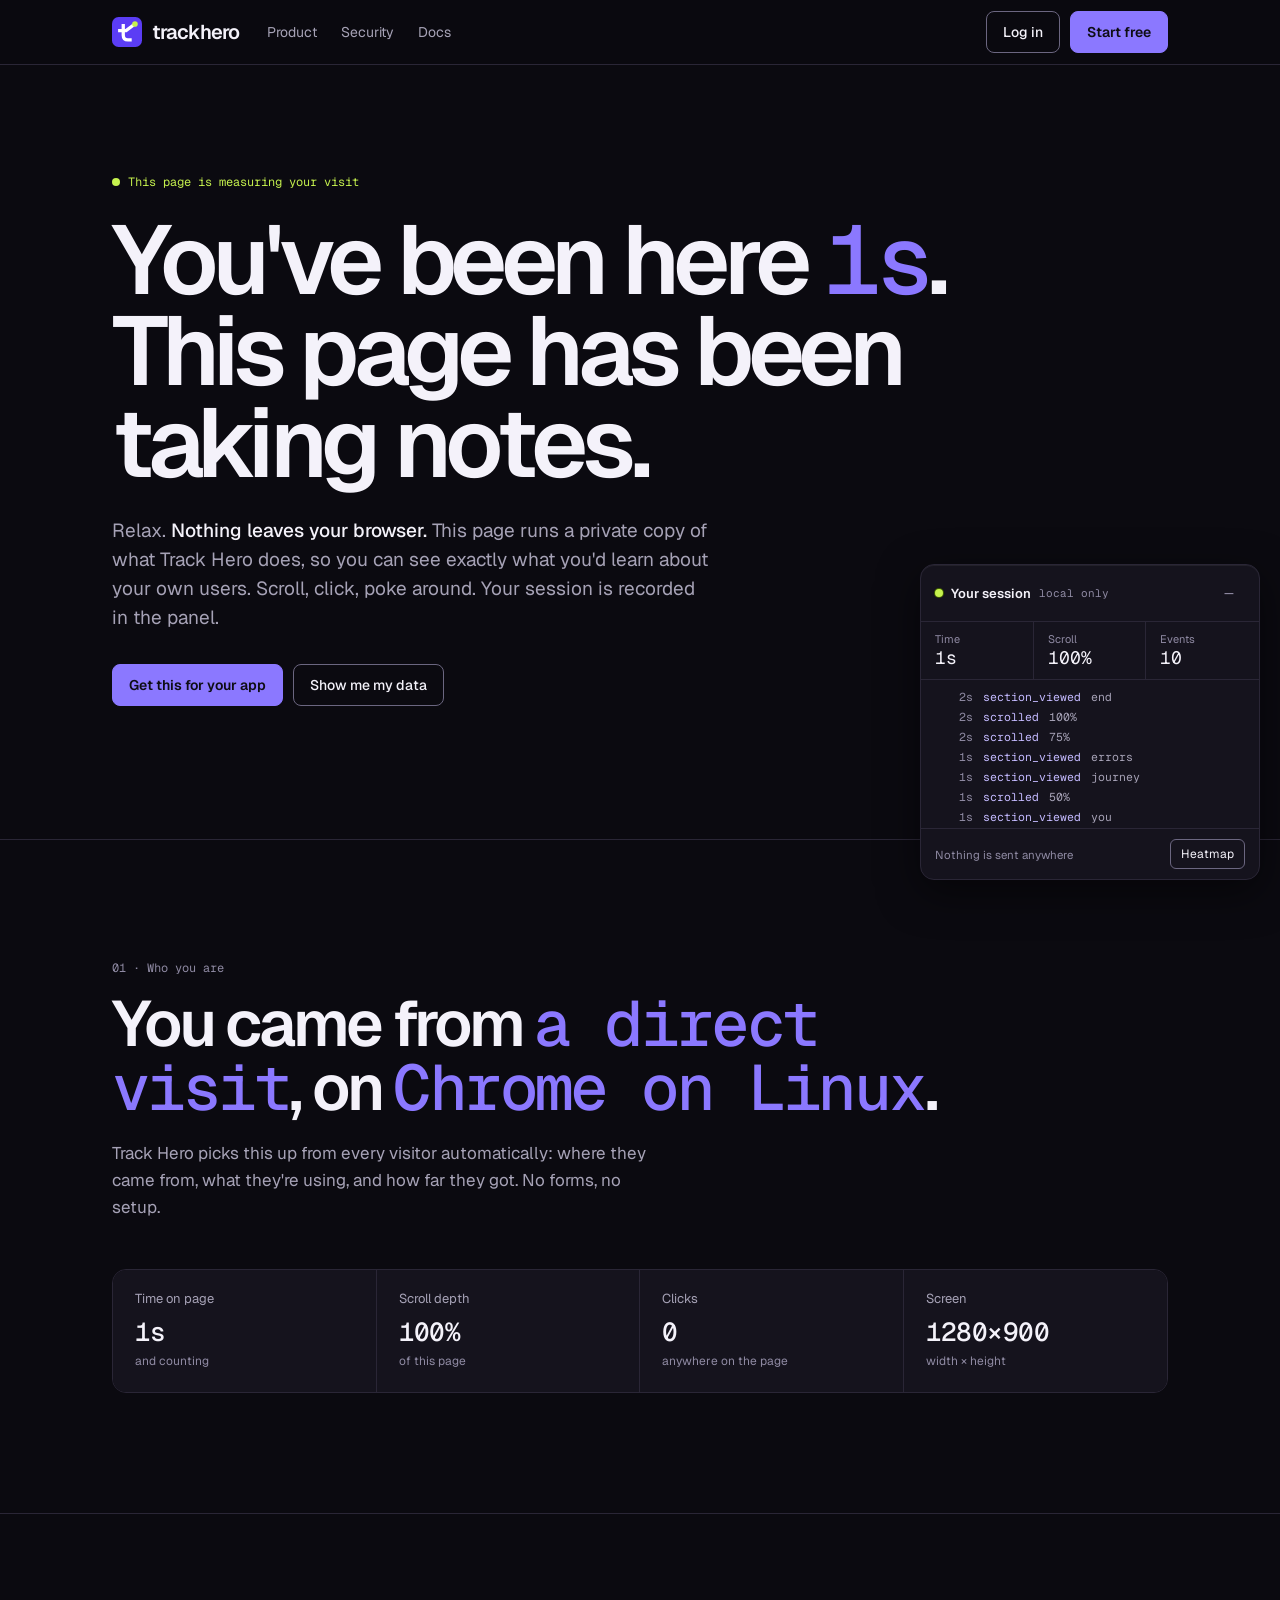
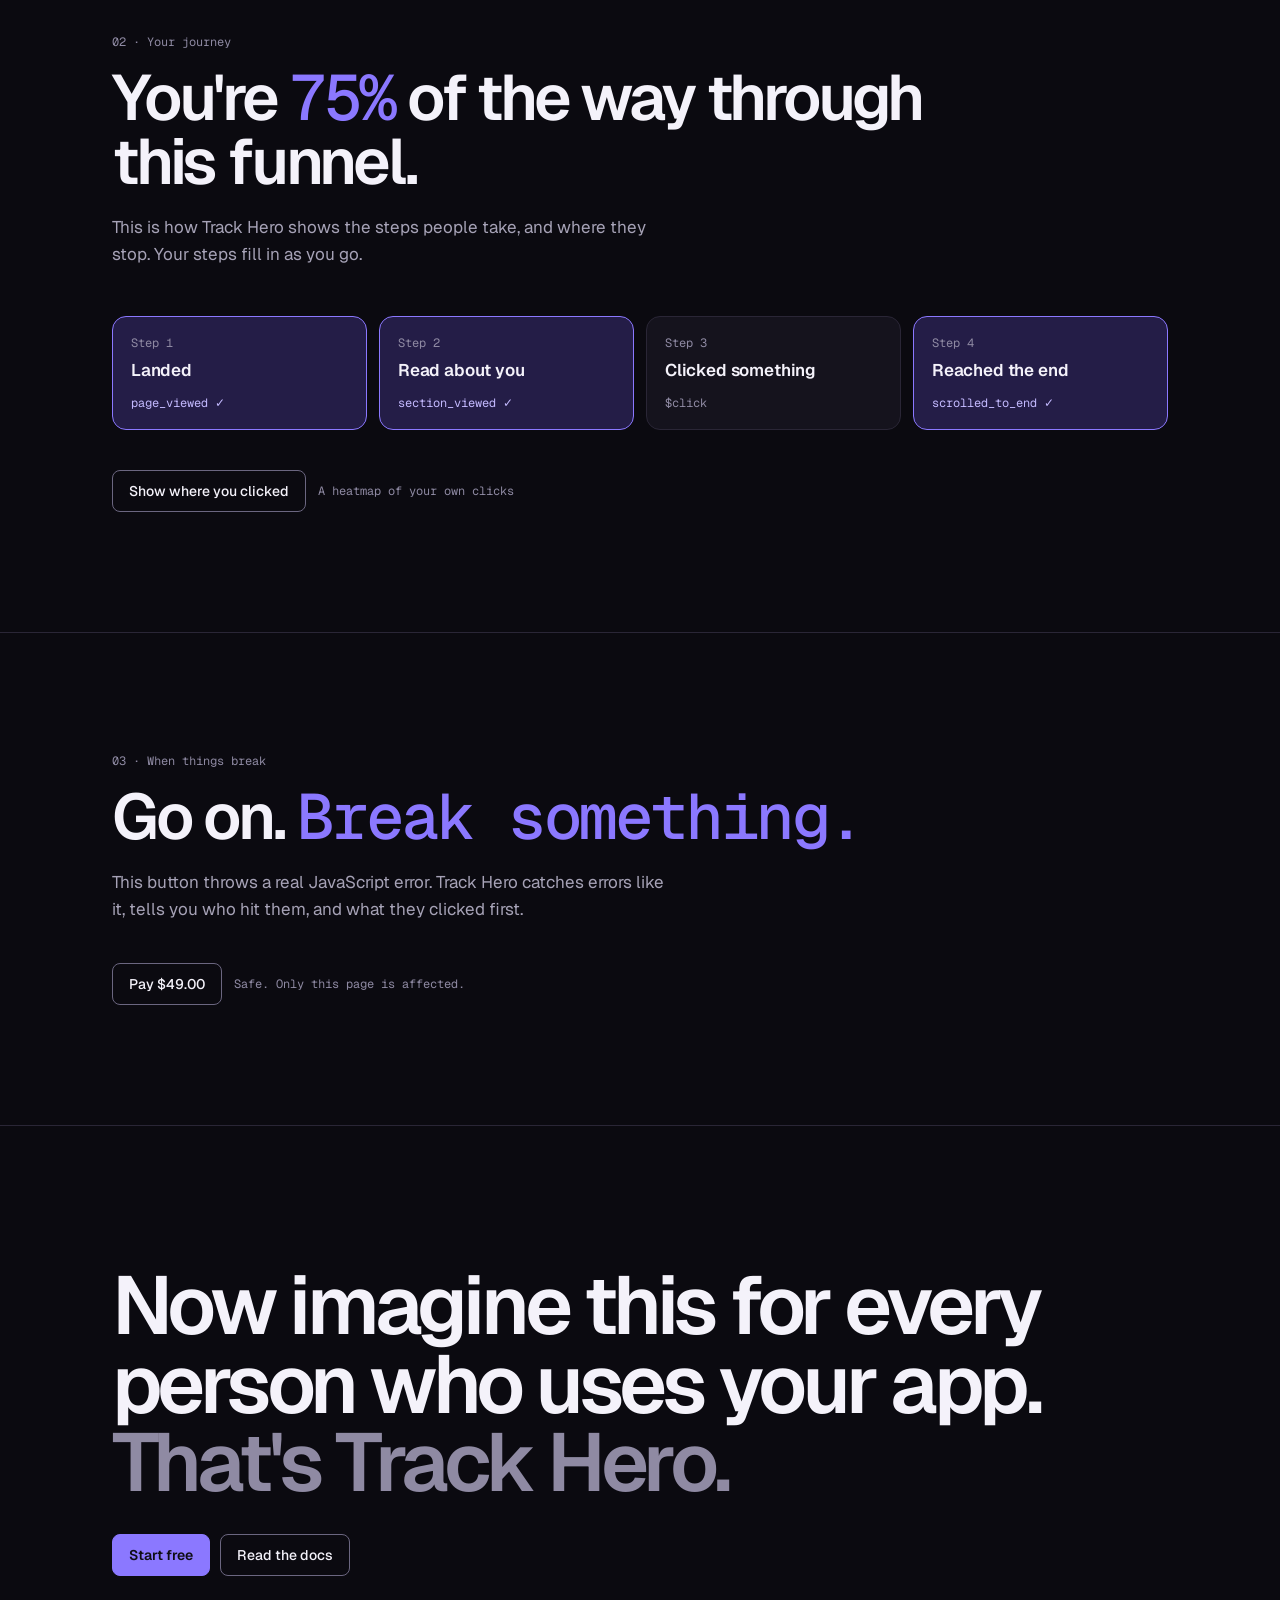
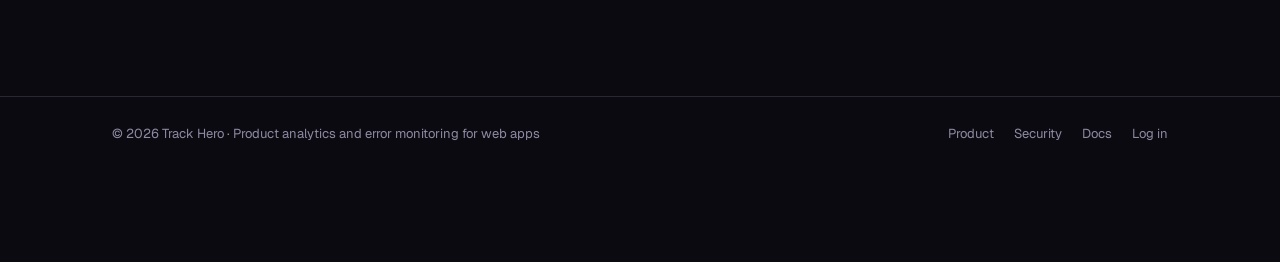
==== commit 2bcd99b1: "Value-focused Product page and a dedicated Security page Co-Authored-By: Claude Opus 5.5 <noreply@an" ====
--- a/index.html
+++ b/index.html
@@ -125,7 +125,7 @@
 <nav class="top" aria-label="Main">
     <div class="wrap">
       <a href="/" class="brand" aria-label="Track Hero home"><svg width="30" height="30" viewBox="0 0 64 64" aria-hidden="true"><rect width="64" height="64" rx="14" fill="#5b3df5"/><path d="M24 15V39Q24 49 34 49H42" fill="none" stroke="#fff" stroke-width="7"/><path d="M13 29H30L46 17" fill="none" stroke="#fff" stroke-width="7"/><circle cx="49" cy="15" r="6" fill="#c6f24e"/></svg>trackhero</a>
-      <div class="links"><a href="/product">Product</a><a href="/product#spec">Security</a><a href="https://track-hero.vercel.app/docs">Docs</a></div>
+      <div class="links"><a href="/product">Product</a><a href="/security">Security</a><a href="https://track-hero.vercel.app/docs">Docs</a></div>
       <div class="r"><a href="https://track-hero.vercel.app/login" class="btn">Log in</a><a href="https://track-hero.vercel.app/signup" class="btn p">Start free</a></div>
     </div>
   </nav>
@@ -185,7 +185,7 @@
     <div class="cta"><a href="https://track-hero.vercel.app/signup" class="btn p">Start free</a><a href="https://track-hero.vercel.app/docs" class="btn">Read the docs</a></div>
   </div>
 </section>
-<footer><div class="wrap"><span>© 2026 Track Hero · Product analytics and error monitoring for web apps</span><div class="r"><a href="/product">Product</a><a href="https://track-hero.vercel.app/docs">Docs</a><a href="https://track-hero.vercel.app/login">Log in</a></div></div></footer>
+<footer><div class="wrap"><span>© 2026 Track Hero · Product analytics and error monitoring for web apps</span><div class="r"><a href="/product">Product</a><a href="/security">Security</a><a href="https://track-hero.vercel.app/docs">Docs</a><a href="https://track-hero.vercel.app/login">Log in</a></div></div></footer>
 
 <aside class="hud" id="hud" aria-label="Your session, recorded only in this browser">
   <div class="hud-h"><span class="dot" aria-hidden="true"></span><b>Your session</b><span class="mono" style="color:var(--subtle);font-size:11px">local only</span><button class="min" id="min" aria-label="Minimise">–</button></div>
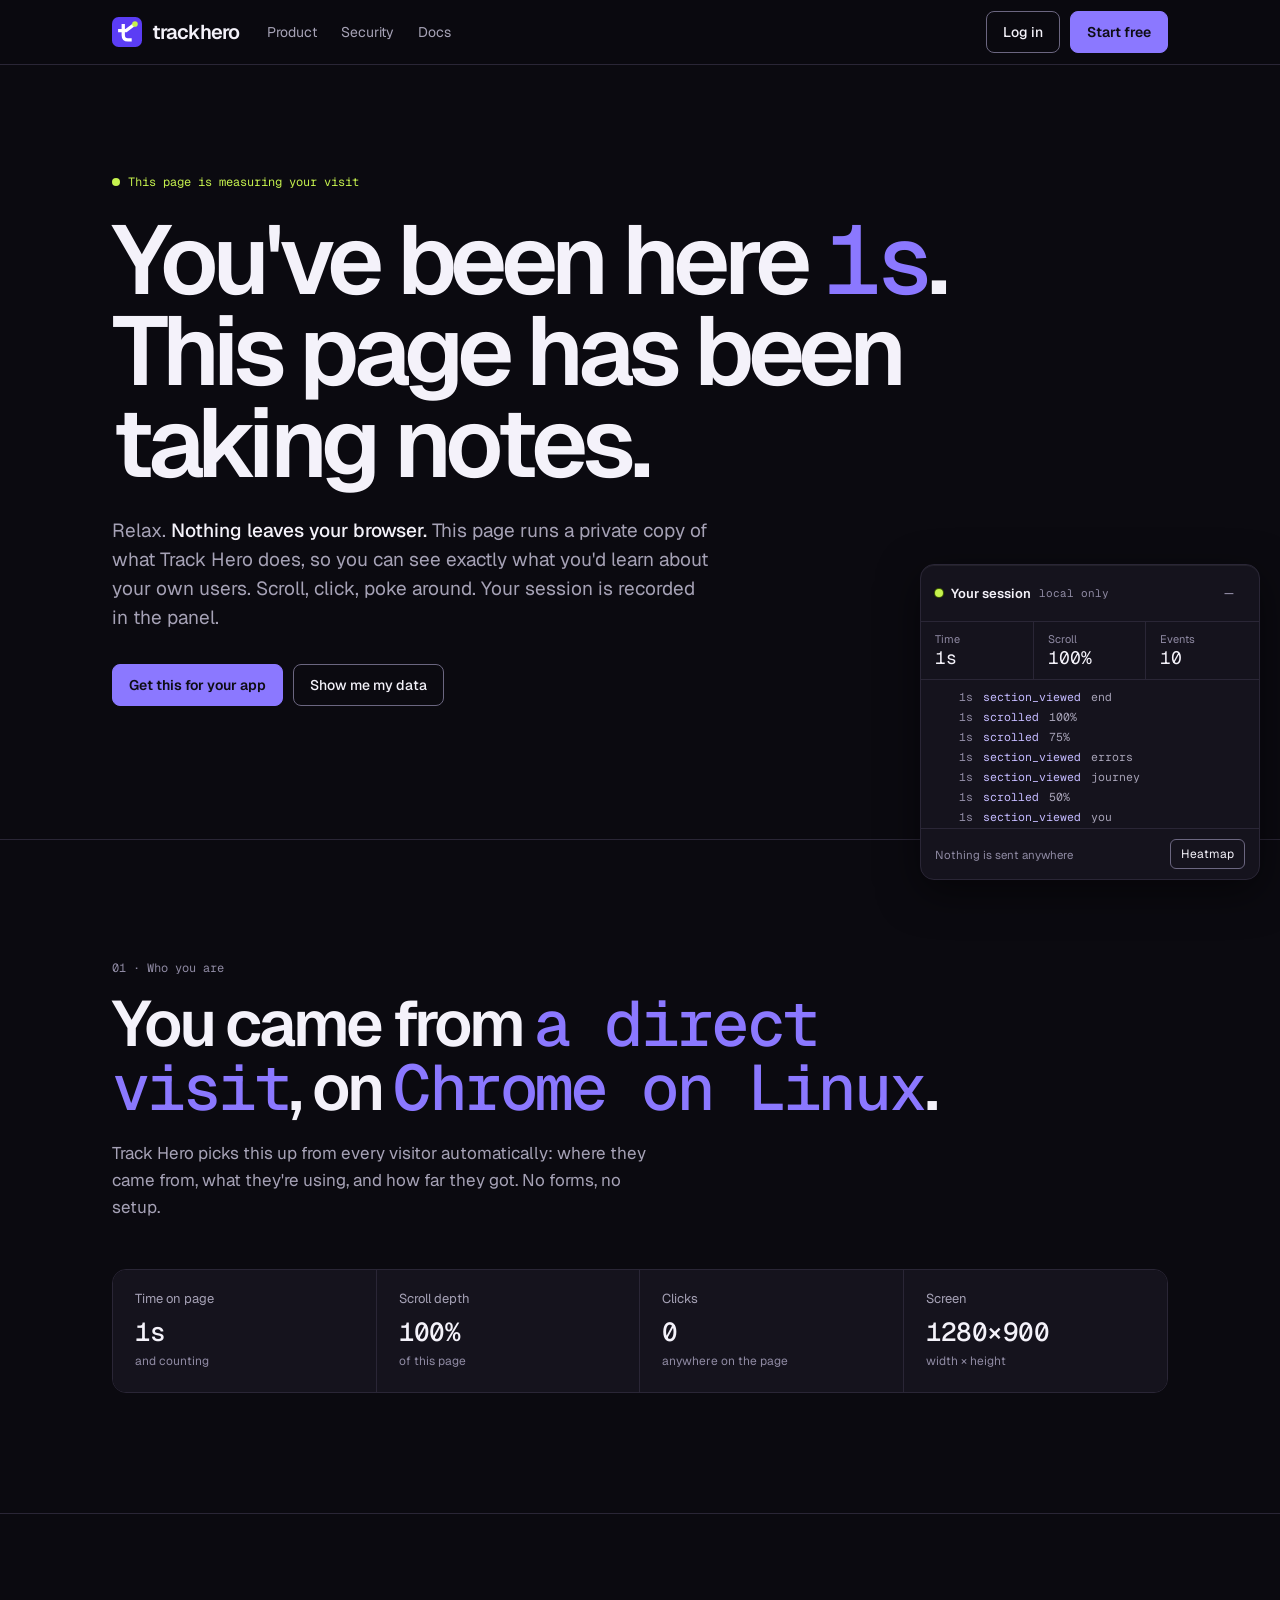
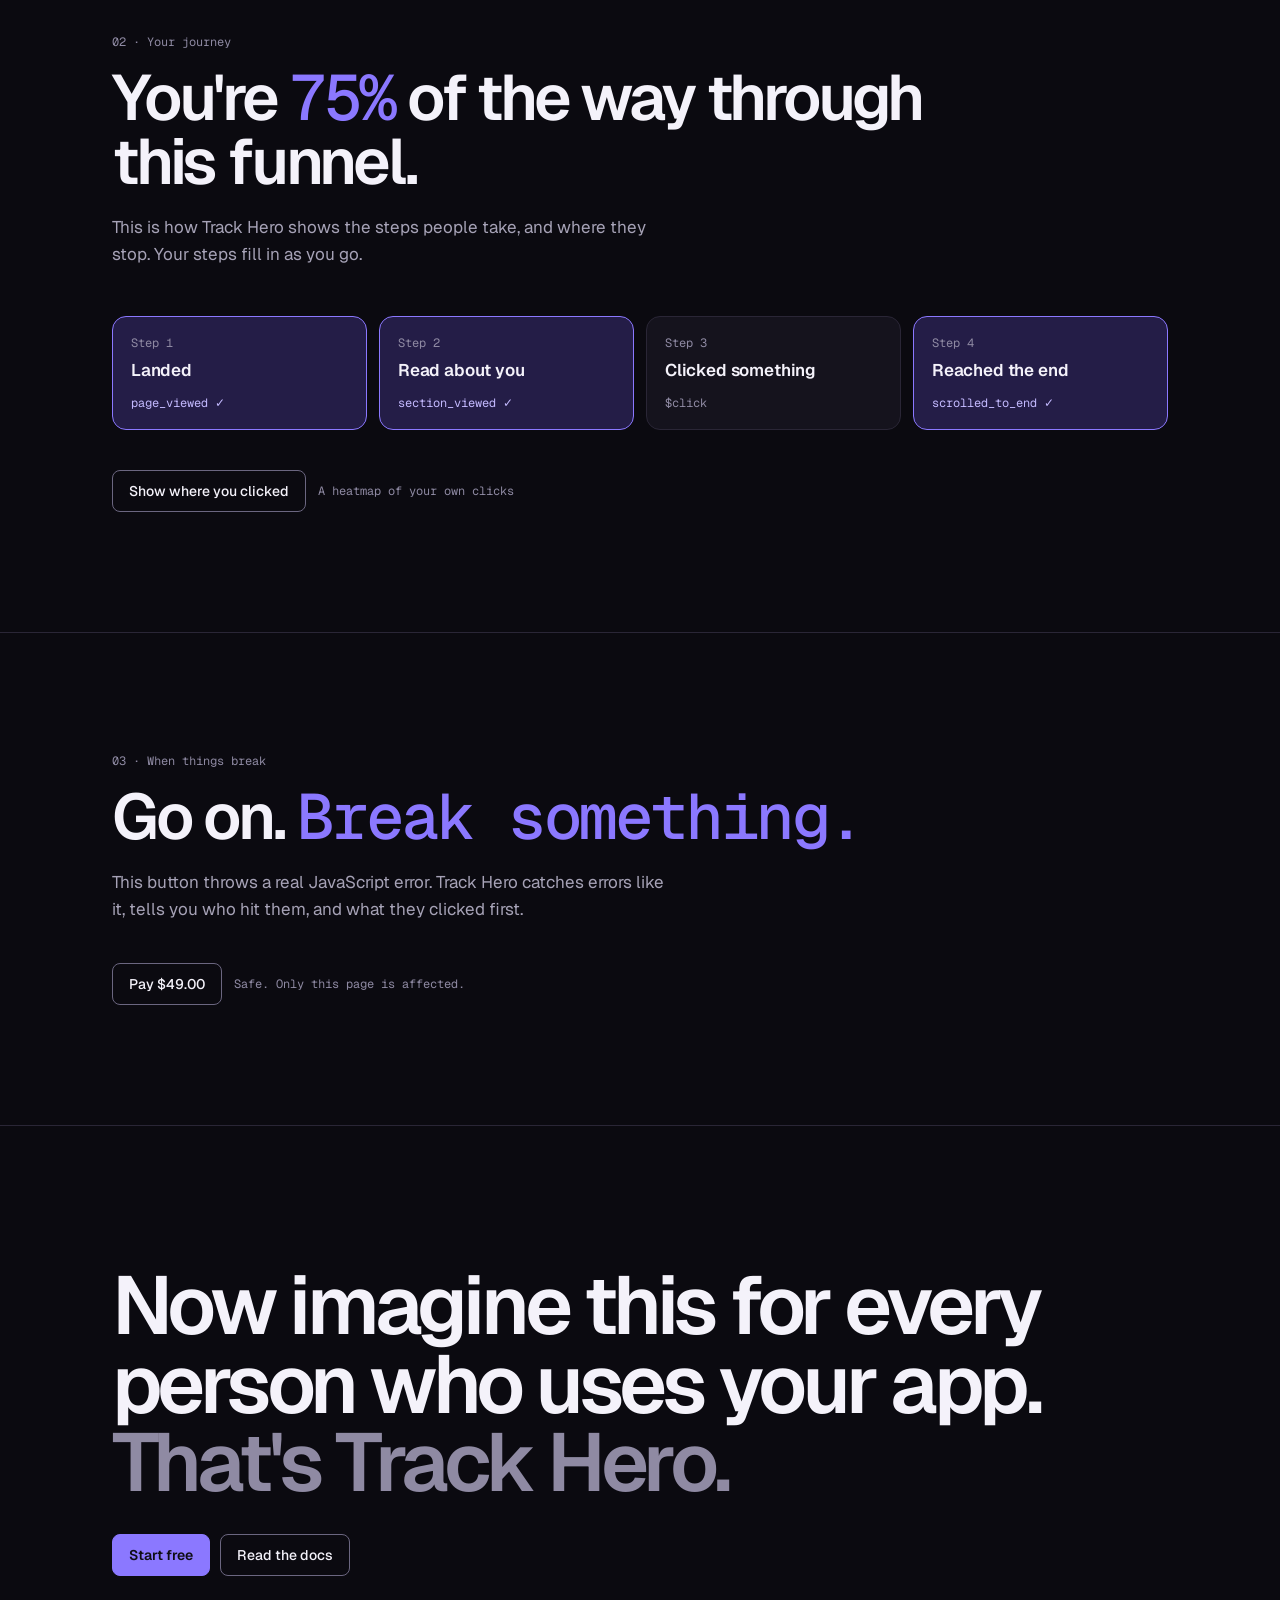
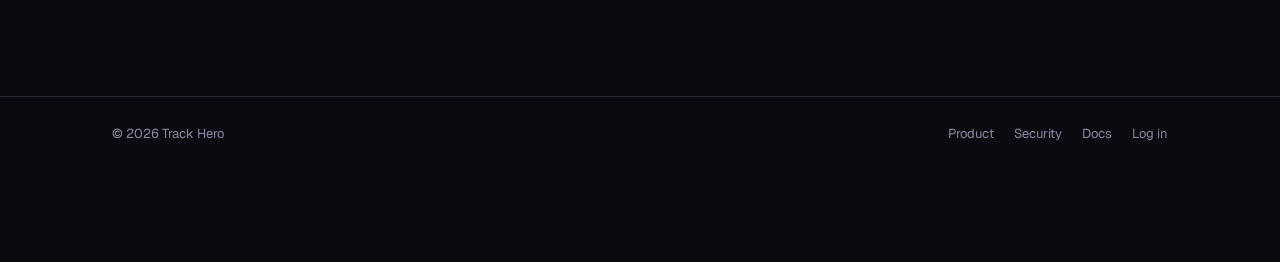
==== commit 2191532c: "Remove page eyebrow labels and footer tagline Co-Authored-By: Claude Opus 5.5 <noreply@anthropic.com" ====
--- a/index.html
+++ b/index.html
@@ -185,7 +185,7 @@
     <div class="cta"><a href="https://track-hero.vercel.app/signup" class="btn p">Start free</a><a href="https://track-hero.vercel.app/docs" class="btn">Read the docs</a></div>
   </div>
 </section>
-<footer><div class="wrap"><span>© 2026 Track Hero · Product analytics and error monitoring for web apps</span><div class="r"><a href="/product">Product</a><a href="/security">Security</a><a href="https://track-hero.vercel.app/docs">Docs</a><a href="https://track-hero.vercel.app/login">Log in</a></div></div></footer>
+<footer><div class="wrap"><span>© 2026 Track Hero</span><div class="r"><a href="/product">Product</a><a href="/security">Security</a><a href="https://track-hero.vercel.app/docs">Docs</a><a href="https://track-hero.vercel.app/login">Log in</a></div></div></footer>
 
 <aside class="hud" id="hud" aria-label="Your session, recorded only in this browser">
   <div class="hud-h"><span class="dot" aria-hidden="true"></span><b>Your session</b><span class="mono" style="color:var(--subtle);font-size:11px">local only</span><button class="min" id="min" aria-label="Minimise">–</button></div>
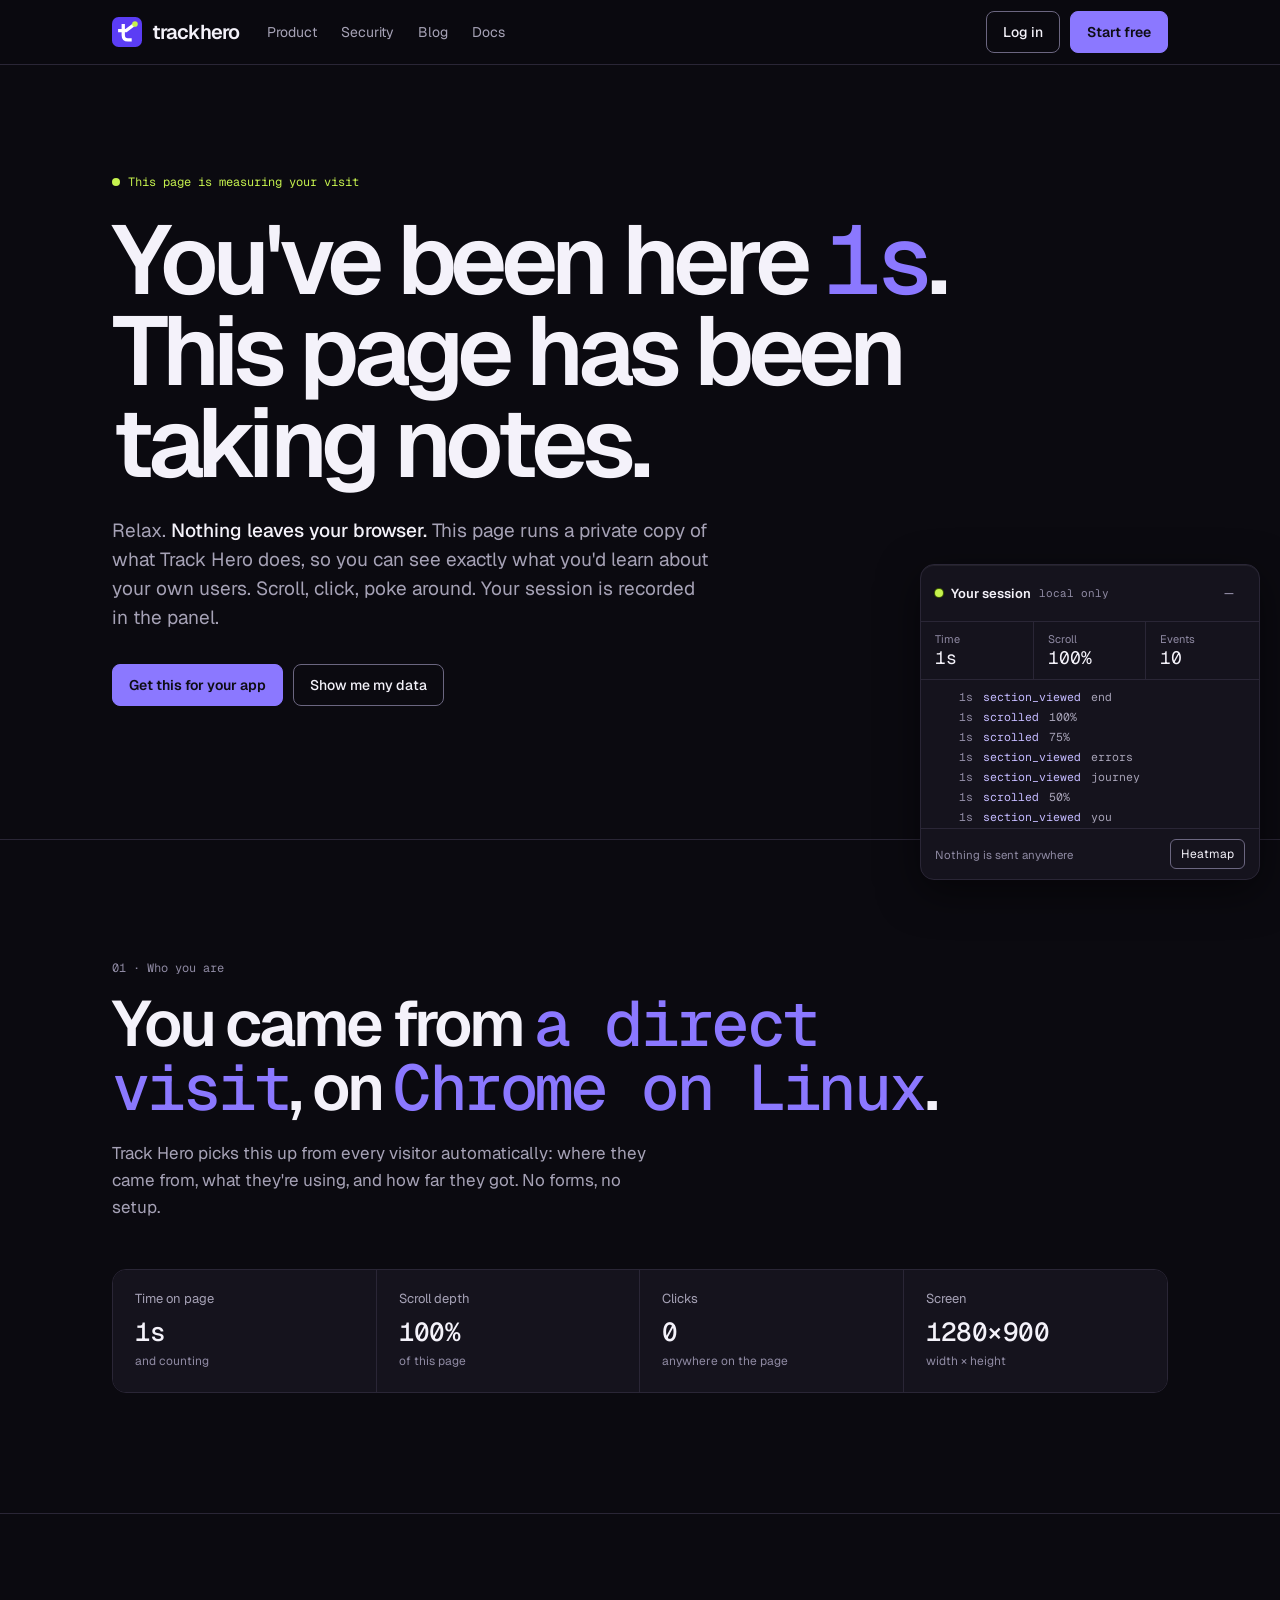
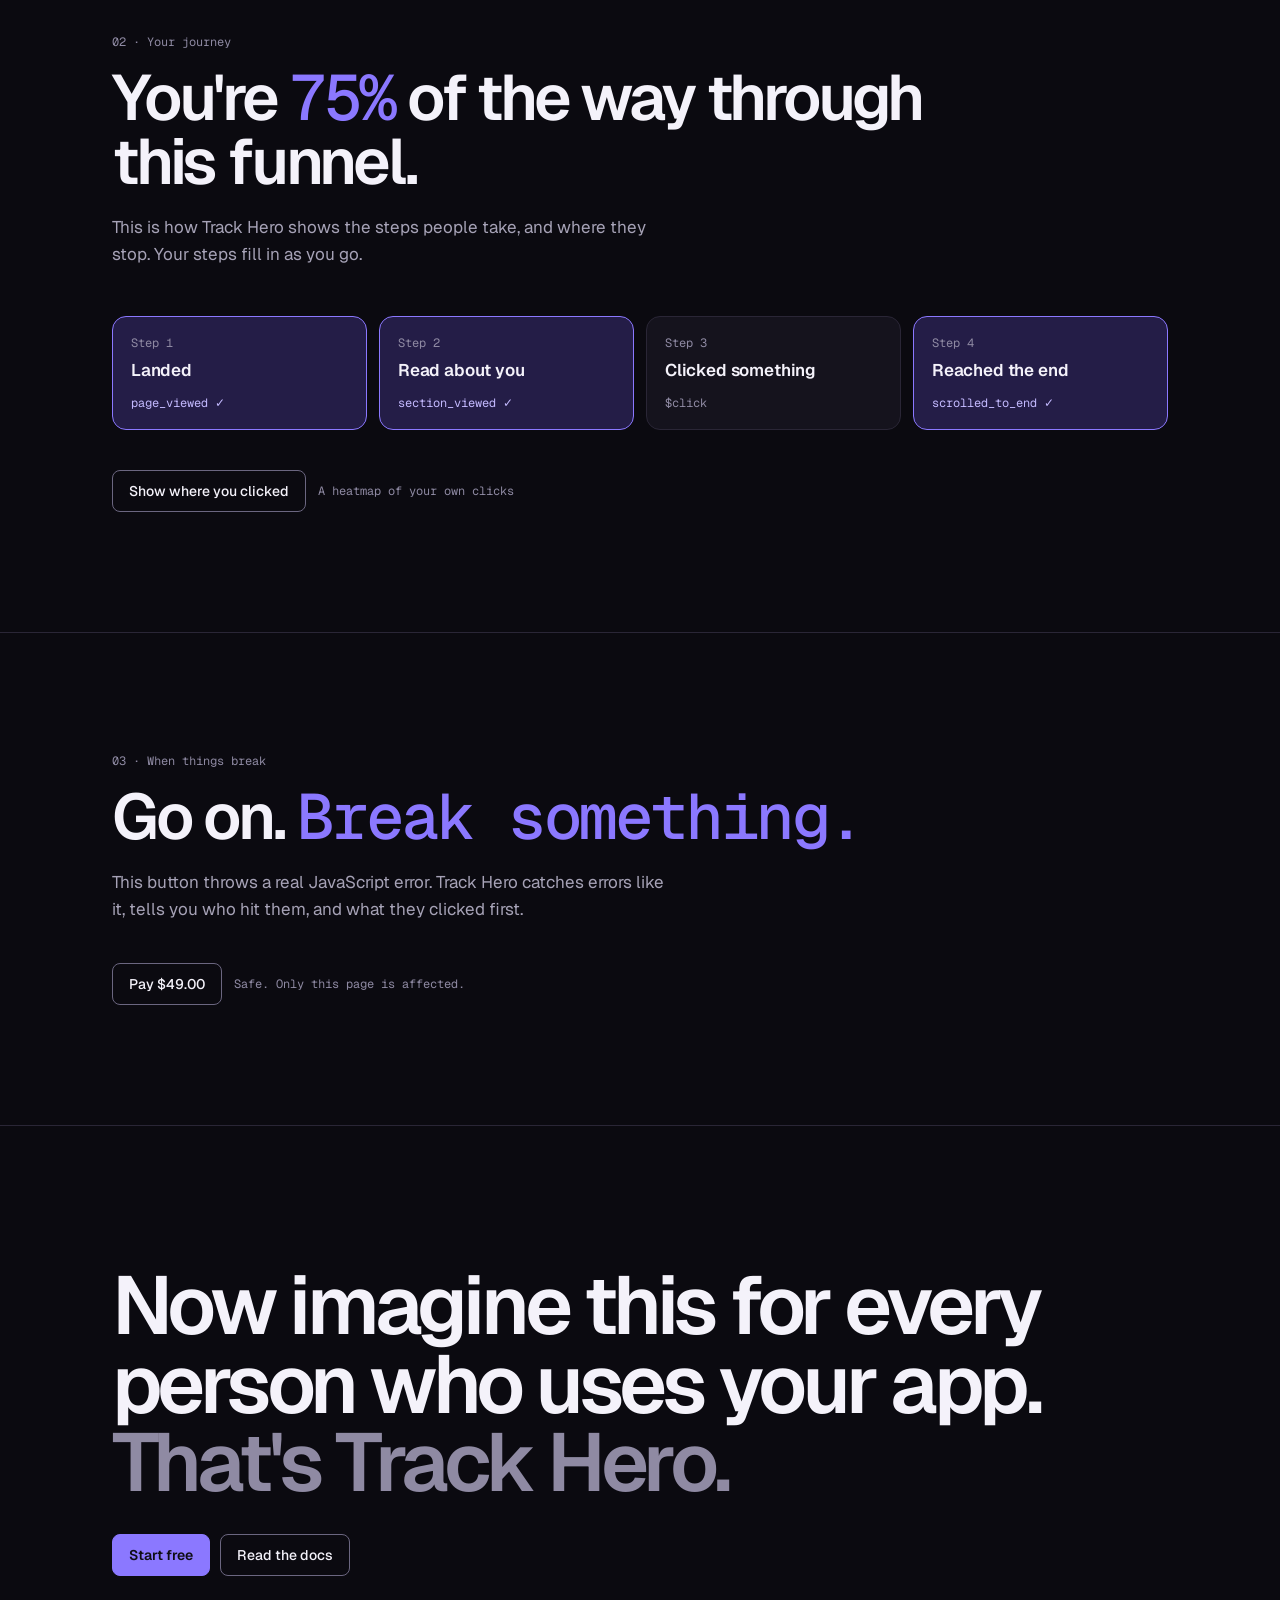
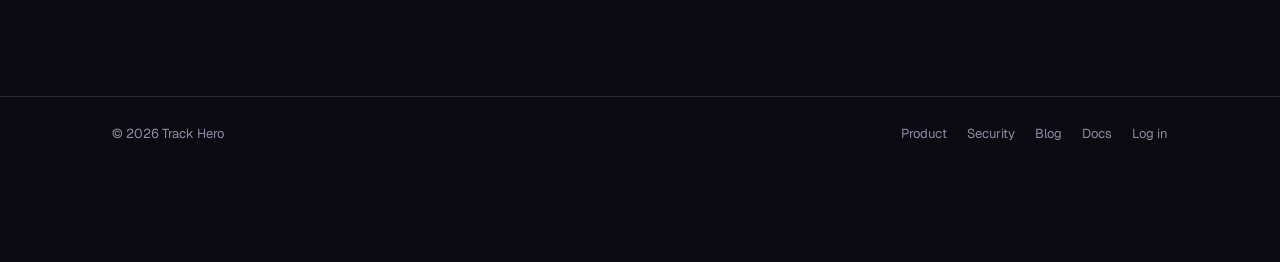
==== commit 091eaf7a: "Add blog with first post: The impact of the analytics you're not tracking Co-Authored-By: Claude Opu" ====
--- a/index.html
+++ b/index.html
@@ -125,7 +125,7 @@
 <nav class="top" aria-label="Main">
     <div class="wrap">
       <a href="/" class="brand" aria-label="Track Hero home"><svg width="30" height="30" viewBox="0 0 64 64" aria-hidden="true"><rect width="64" height="64" rx="14" fill="#5b3df5"/><path d="M24 15V39Q24 49 34 49H42" fill="none" stroke="#fff" stroke-width="7"/><path d="M13 29H30L46 17" fill="none" stroke="#fff" stroke-width="7"/><circle cx="49" cy="15" r="6" fill="#c6f24e"/></svg>trackhero</a>
-      <div class="links"><a href="/product">Product</a><a href="/security">Security</a><a href="https://track-hero.vercel.app/docs">Docs</a></div>
+      <div class="links"><a href="/product">Product</a><a href="/security">Security</a><a href="/blog">Blog</a><a href="https://track-hero.vercel.app/docs">Docs</a></div>
       <div class="r"><a href="https://track-hero.vercel.app/login" class="btn">Log in</a><a href="https://track-hero.vercel.app/signup" class="btn p">Start free</a></div>
     </div>
   </nav>
@@ -185,7 +185,7 @@
     <div class="cta"><a href="https://track-hero.vercel.app/signup" class="btn p">Start free</a><a href="https://track-hero.vercel.app/docs" class="btn">Read the docs</a></div>
   </div>
 </section>
-<footer><div class="wrap"><span>© 2026 Track Hero</span><div class="r"><a href="/product">Product</a><a href="/security">Security</a><a href="https://track-hero.vercel.app/docs">Docs</a><a href="https://track-hero.vercel.app/login">Log in</a></div></div></footer>
+<footer><div class="wrap"><span>© 2026 Track Hero</span><div class="r"><a href="/product">Product</a><a href="/security">Security</a><a href="/blog">Blog</a><a href="https://track-hero.vercel.app/docs">Docs</a><a href="https://track-hero.vercel.app/login">Log in</a></div></div></footer>
 
 <aside class="hud" id="hud" aria-label="Your session, recorded only in this browser">
   <div class="hud-h"><span class="dot" aria-hidden="true"></span><b>Your session</b><span class="mono" style="color:var(--subtle);font-size:11px">local only</span><button class="min" id="min" aria-label="Minimise">–</button></div>
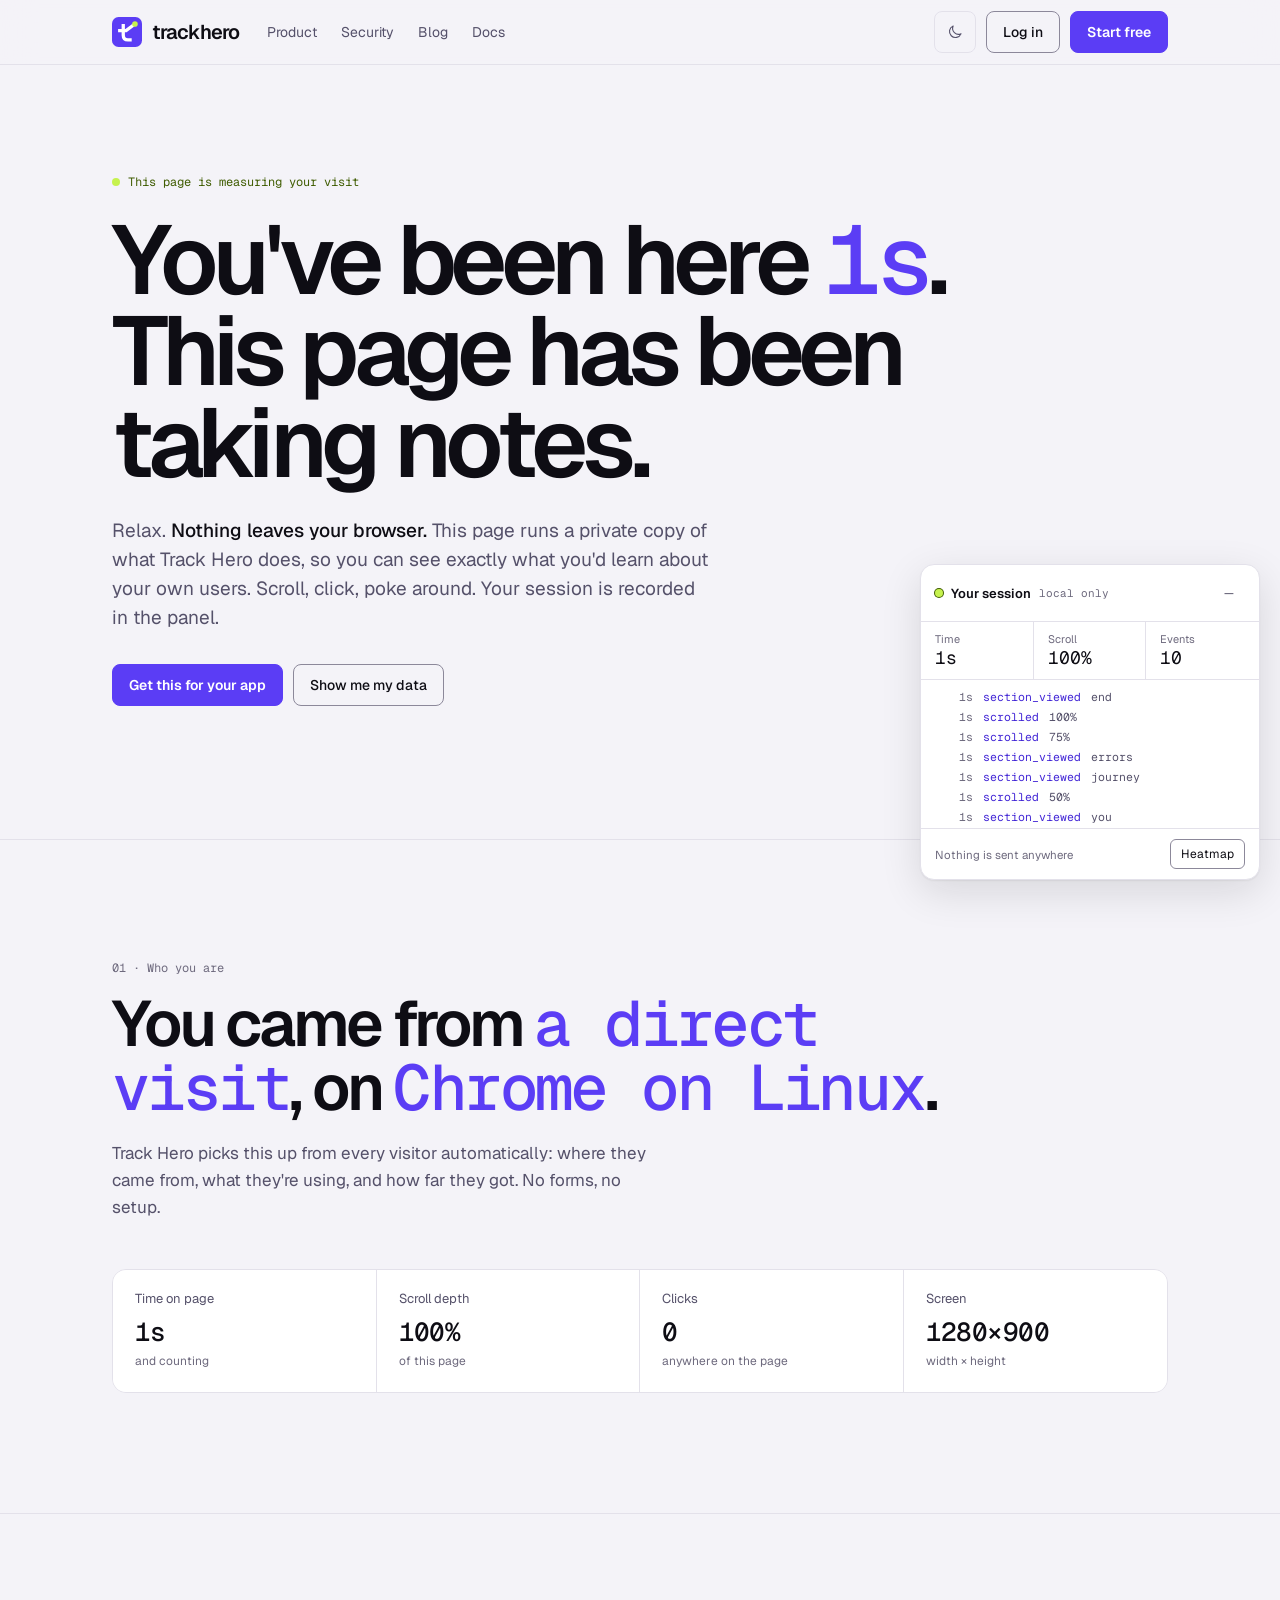
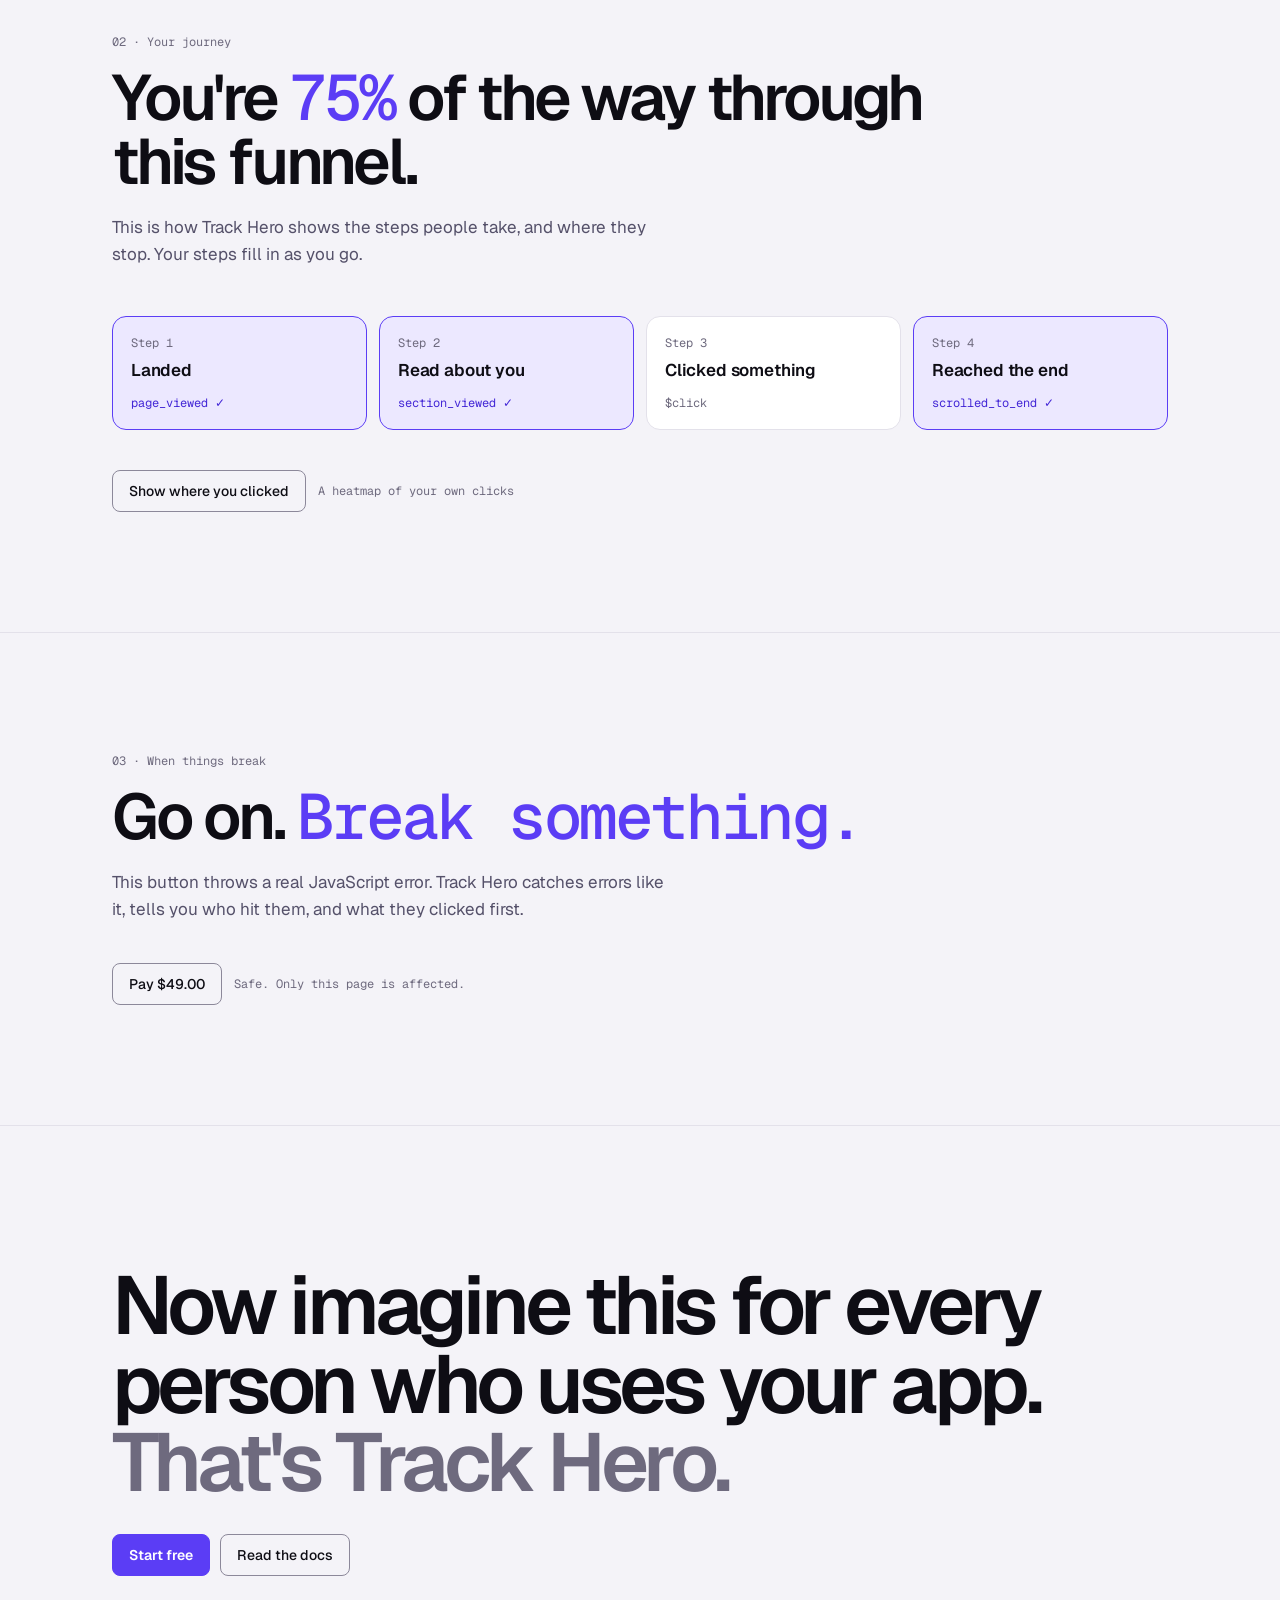
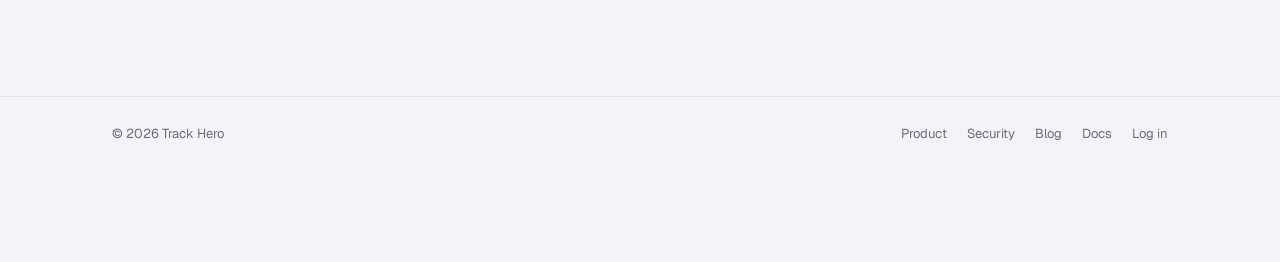
==== commit b5188ba0: "Add light mode with a moon/sun toggle; follows the device setting by default Co-Authored-By: Claude " ====
--- a/index.html
+++ b/index.html
@@ -2,36 +2,56 @@
 <html lang="en">
 <head>
 <meta charset="utf-8">
+<script>(function(){try{var t=localStorage.getItem("th_site_theme");if(t!=="light"&&t!=="dark"){t=matchMedia("(prefers-color-scheme: light)").matches?"light":"dark"}document.documentElement.dataset.theme=t}catch(e){document.documentElement.dataset.theme="dark"}})()</script>
 <meta name="viewport" content="width=device-width, initial-scale=1">
 <title>Track Hero · Product analytics and error monitoring for web apps</title>
 <meta name="description" content="This page measures your visit, privately in your browser, to show exactly what Track Hero records about your users.">
-<meta property="og:title" content="Track Hero">
-<meta property="og:description" content="This page measures your visit, privately in your browser, to show exactly what Track Hero records about your users.">
+<meta property="og:title" content="Track Hero · Find where you lose customers. Fix it before it costs you.">
+<meta property="og:description" content="Product analytics and error alerts for web apps. One line to install.">
 <meta property="og:type" content="website">
-<meta name="theme-color" content="#0b0a10">
+<meta property="og:site_name" content="Track Hero">
+<meta property="og:url" content="https://trackhero-website.vercel.app/">
+<meta property="og:image" content="https://trackhero-website.vercel.app/og.png">
+<meta property="og:image:width" content="1200">
+<meta property="og:image:height" content="630">
+<meta property="og:image:alt" content="Track Hero: Find where you lose customers. Fix it before it costs you.">
+<meta name="twitter:card" content="summary_large_image">
+<meta name="twitter:image" content="https://trackhero-website.vercel.app/og.png">
+<link rel="canonical" href="https://trackhero-website.vercel.app/">
+<meta name="theme-color" content="#0b0a10" media="(prefers-color-scheme: dark)">
+<meta name="theme-color" content="#f4f3f8" media="(prefers-color-scheme: light)">
 <link rel="icon" href="/favicon.svg" type="image/svg+xml">
 <link rel="preconnect" href="https://fonts.googleapis.com">
 <link href="https://fonts.googleapis.com/css2?family=Geist:wght@400;500;600;700&family=Geist+Mono:wght@400;500&display=swap" rel="stylesheet">
 <style>
-:root {
+:root, [data-theme="dark"] {
+  color-scheme: dark;
   --bg: #0b0a10; --surface: #15131d; --raised: #1e1b29; --border: #2a2636; --border-strong: #6b6680;
   --ink: #f4f2fa; --muted: #a6a2b6; --subtle: #8f8aa3;
   --hero: #8b78ff; --tint: #241d47; --hero-ink: #c4baff; --pulse: #c6f24e; --danger: #ff8a73; --teal: #4fd1d9;
+  --on-hero: #0e0d14; --hero-hover: #a091ff; --pulse-text: #c6f24e; --nav-bg: rgba(11,10,16,.86); --focus: #c6f24e; --hud-shadow: 0 1px 0 rgba(255,255,255,.06) inset, 0 12px 40px rgba(0,0,0,.5);
   --sans: Geist, "Helvetica Neue", Arial, sans-serif; --mono: "Geist Mono", ui-monospace, Menlo, monospace;
+}
+[data-theme="light"] {
+  color-scheme: light;
+  --bg: #f4f3f8; --surface: #ffffff; --raised: #faf9fd; --border: #e3e1ea; --border-strong: #8c889a;
+  --ink: #0e0d14; --muted: #55516a; --subtle: #6e6a7e;
+  --hero: #5b3df5; --tint: #ece8ff; --hero-ink: #4327d6; --danger: #c2381f; --teal: #0b6f78;
+  --on-hero: #ffffff; --hero-hover: #4a2de0; --pulse-text: #3f5c00; --nav-bg: rgba(244,243,248,.86); --focus: #5b3df5; --hud-shadow: 0 1px 2px rgba(14,13,20,.06), 0 12px 40px rgba(14,13,20,.12);
 }
 * { box-sizing: border-box; margin: 0; padding: 0; }
 html { background: var(--bg); color: var(--ink); font-family: var(--sans); -webkit-font-smoothing: antialiased; }
 a { color: inherit; text-decoration: none; }
-:focus-visible { outline: 2px solid var(--pulse); outline-offset: 3px; }
+:focus-visible { outline: 2px solid var(--focus); outline-offset: 3px; }
 .mono { font-family: var(--mono); font-variant-numeric: tabular-nums; }
 .wrap { max-width: 1120px; margin: 0 auto; padding: 0 32px; }
 @media (max-width: 760px) { .wrap { padding: 0 18px; } }
 .btn { display: inline-flex; align-items: center; justify-content: center; height: 42px; padding: 0 16px; border-radius: 8px; border: 1px solid var(--border-strong); font-size: 14px; font-weight: 500; background: transparent; color: var(--ink); cursor: pointer; font-family: inherit; white-space: nowrap; }
 .btn:hover { background: var(--raised); }
-.btn.p { background: var(--hero); border-color: var(--hero); color: #0e0d14; font-weight: 600; }
-.btn.p:hover { background: #a091ff; }
-
-nav.top { position: sticky; top: 0; z-index: 25; background: rgba(11,10,16,.86); border-bottom: 1px solid var(--border); backdrop-filter: blur(16px); -webkit-backdrop-filter: blur(16px); }
+.btn.p { background: var(--hero); border-color: var(--hero); color: var(--on-hero); font-weight: 600; }
+.btn.p:hover { background: var(--hero-hover); border-color: var(--hero-hover); }
+
+nav.top { position: sticky; top: 0; z-index: 25; background: var(--nav-bg); border-bottom: 1px solid var(--border); backdrop-filter: blur(16px); -webkit-backdrop-filter: blur(16px); }
 nav.top .wrap { display: flex; align-items: center; gap: 28px; height: 64px; }
 .brand { display: flex; align-items: center; gap: 10px; font-weight: 600; font-size: 20px; letter-spacing: -0.045em; }
 nav.top .links { display: flex; gap: 24px; font-size: 14px; color: var(--muted); }
@@ -41,7 +61,7 @@
 
 /* Hero: the page talks about you */
 .hero { padding-top: 96px; padding-bottom: 120px; min-height: 86vh; display: flex; flex-direction: column; justify-content: center; }
-.hero .tag { font-family: var(--mono); font-size: 12px; color: var(--pulse); display: inline-flex; align-items: center; gap: 8px; }
+.hero .tag { font-family: var(--mono); font-size: 12px; color: var(--pulse-text); display: inline-flex; align-items: center; gap: 8px; }
 .hero .tag i { width: 8px; height: 8px; border-radius: 50%; background: var(--pulse); animation: pulse 2s infinite; }
 @keyframes pulse { 0% { box-shadow: 0 0 0 0 rgba(198,242,78,.5); } 70% { box-shadow: 0 0 0 8px rgba(198,242,78,0); } 100% { box-shadow: 0 0 0 0 rgba(198,242,78,0); } }
 .hero h1 { font-size: clamp(44px, 7.6vw, 108px); line-height: .94; letter-spacing: -0.055em; font-weight: 600; margin-top: 24px; }
@@ -88,7 +108,7 @@
 footer .r { margin-left: auto; display: flex; gap: 20px; }
 
 /* The HUD: your own live session */
-.hud { position: fixed; right: 20px; bottom: 20px; width: 340px; z-index: 20; border: 1px solid var(--border); border-radius: 14px; background: var(--surface); box-shadow: 0 1px 0 rgba(255,255,255,.06) inset, 0 12px 40px rgba(0,0,0,.5); overflow: hidden; font-size: 13px; }
+.hud { position: fixed; right: 20px; bottom: 20px; width: 340px; z-index: 20; border: 1px solid var(--border); border-radius: 14px; background: var(--surface); box-shadow: var(--hud-shadow); overflow: hidden; font-size: 13px; }
 .hud-h { display: flex; align-items: center; gap: 8px; padding: 12px 14px; border-bottom: 1px solid var(--border); }
 .hud-h b { font-weight: 600; }
 .hud-h .dot { width: 8px; height: 8px; border-radius: 50%; background: var(--pulse); box-shadow: 0 0 0 1px #3f5c00; }
@@ -117,6 +137,11 @@
 #heat.on { display: block; }
 #heat i { position: absolute; width: 44px; height: 44px; margin: -22px 0 0 -22px; border-radius: 50%; background: radial-gradient(circle, rgba(198,242,78,.85), rgba(198,242,78,0) 70%); }
 @media (prefers-reduced-motion: reduce) { .hero .tag i { animation: none; } }
+.theme-btn { display: inline-flex; align-items: center; justify-content: center; width: 42px; height: 42px; border-radius: 8px; border: 1px solid var(--border); background: transparent; color: var(--muted); cursor: pointer; }
+.theme-btn:hover { background: var(--raised); color: var(--ink); }
+.theme-btn .sun { display: none; }
+[data-theme="dark"] .theme-btn .sun { display: block; }
+[data-theme="dark"] .theme-btn .moon { display: none; }
 </style>
 </head>
 <body>
@@ -126,7 +151,7 @@
     <div class="wrap">
       <a href="/" class="brand" aria-label="Track Hero home"><svg width="30" height="30" viewBox="0 0 64 64" aria-hidden="true"><rect width="64" height="64" rx="14" fill="#5b3df5"/><path d="M24 15V39Q24 49 34 49H42" fill="none" stroke="#fff" stroke-width="7"/><path d="M13 29H30L46 17" fill="none" stroke="#fff" stroke-width="7"/><circle cx="49" cy="15" r="6" fill="#c6f24e"/></svg>trackhero</a>
       <div class="links"><a href="/product">Product</a><a href="/security">Security</a><a href="/blog">Blog</a><a href="https://track-hero.vercel.app/docs">Docs</a></div>
-      <div class="r"><a href="https://track-hero.vercel.app/login" class="btn">Log in</a><a href="https://track-hero.vercel.app/signup" class="btn p">Start free</a></div>
+      <div class="r"><button type="button" class="theme-btn" aria-label="Switch theme"><svg class="moon" width="18" height="18" viewBox="0 0 24 24" fill="none" stroke="currentColor" stroke-width="1.5" stroke-linecap="round" stroke-linejoin="round" aria-hidden="true"><path d="M20 14.5A8 8 0 0 1 9.5 4a8 8 0 1 0 10.5 10.5z"/></svg><svg class="sun" width="18" height="18" viewBox="0 0 24 24" fill="none" stroke="currentColor" stroke-width="1.5" stroke-linecap="round" aria-hidden="true"><circle cx="12" cy="12" r="4"/><path d="M12 2v2M12 20v2M4.9 4.9l1.4 1.4M17.7 17.7l1.4 1.4M2 12h2M20 12h2M4.9 19.1l1.4-1.4M17.7 6.3l1.4-1.4"/></svg></button><a href="https://track-hero.vercel.app/login" class="btn">Log in</a><a href="https://track-hero.vercel.app/signup" class="btn p">Start free</a></div>
     </div>
   </nav>
 
@@ -271,5 +296,6 @@
 });
 $("break").addEventListener("click", () => { setTimeout(() => { const order = {}; return order.payment.amount; }); });
 </script>
+<script src="/theme.js"></script>
 </body>
 </html>
